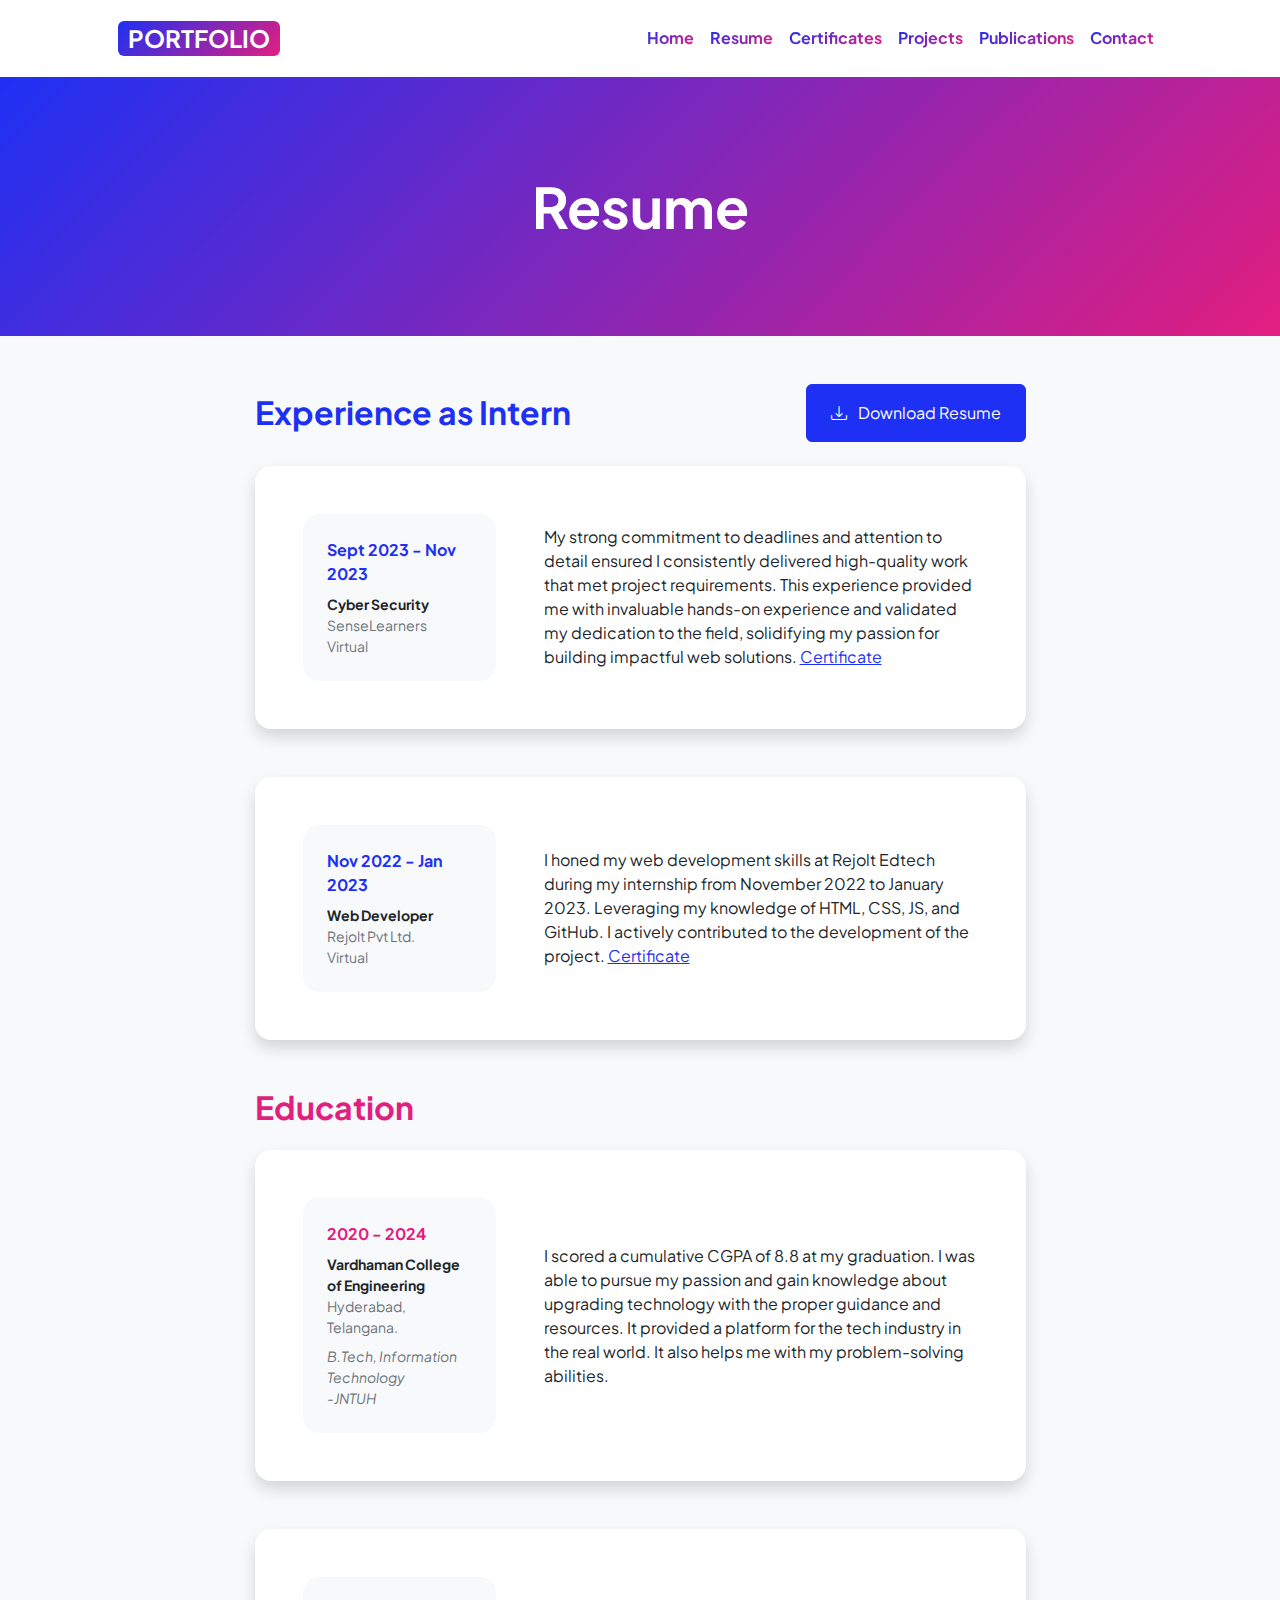
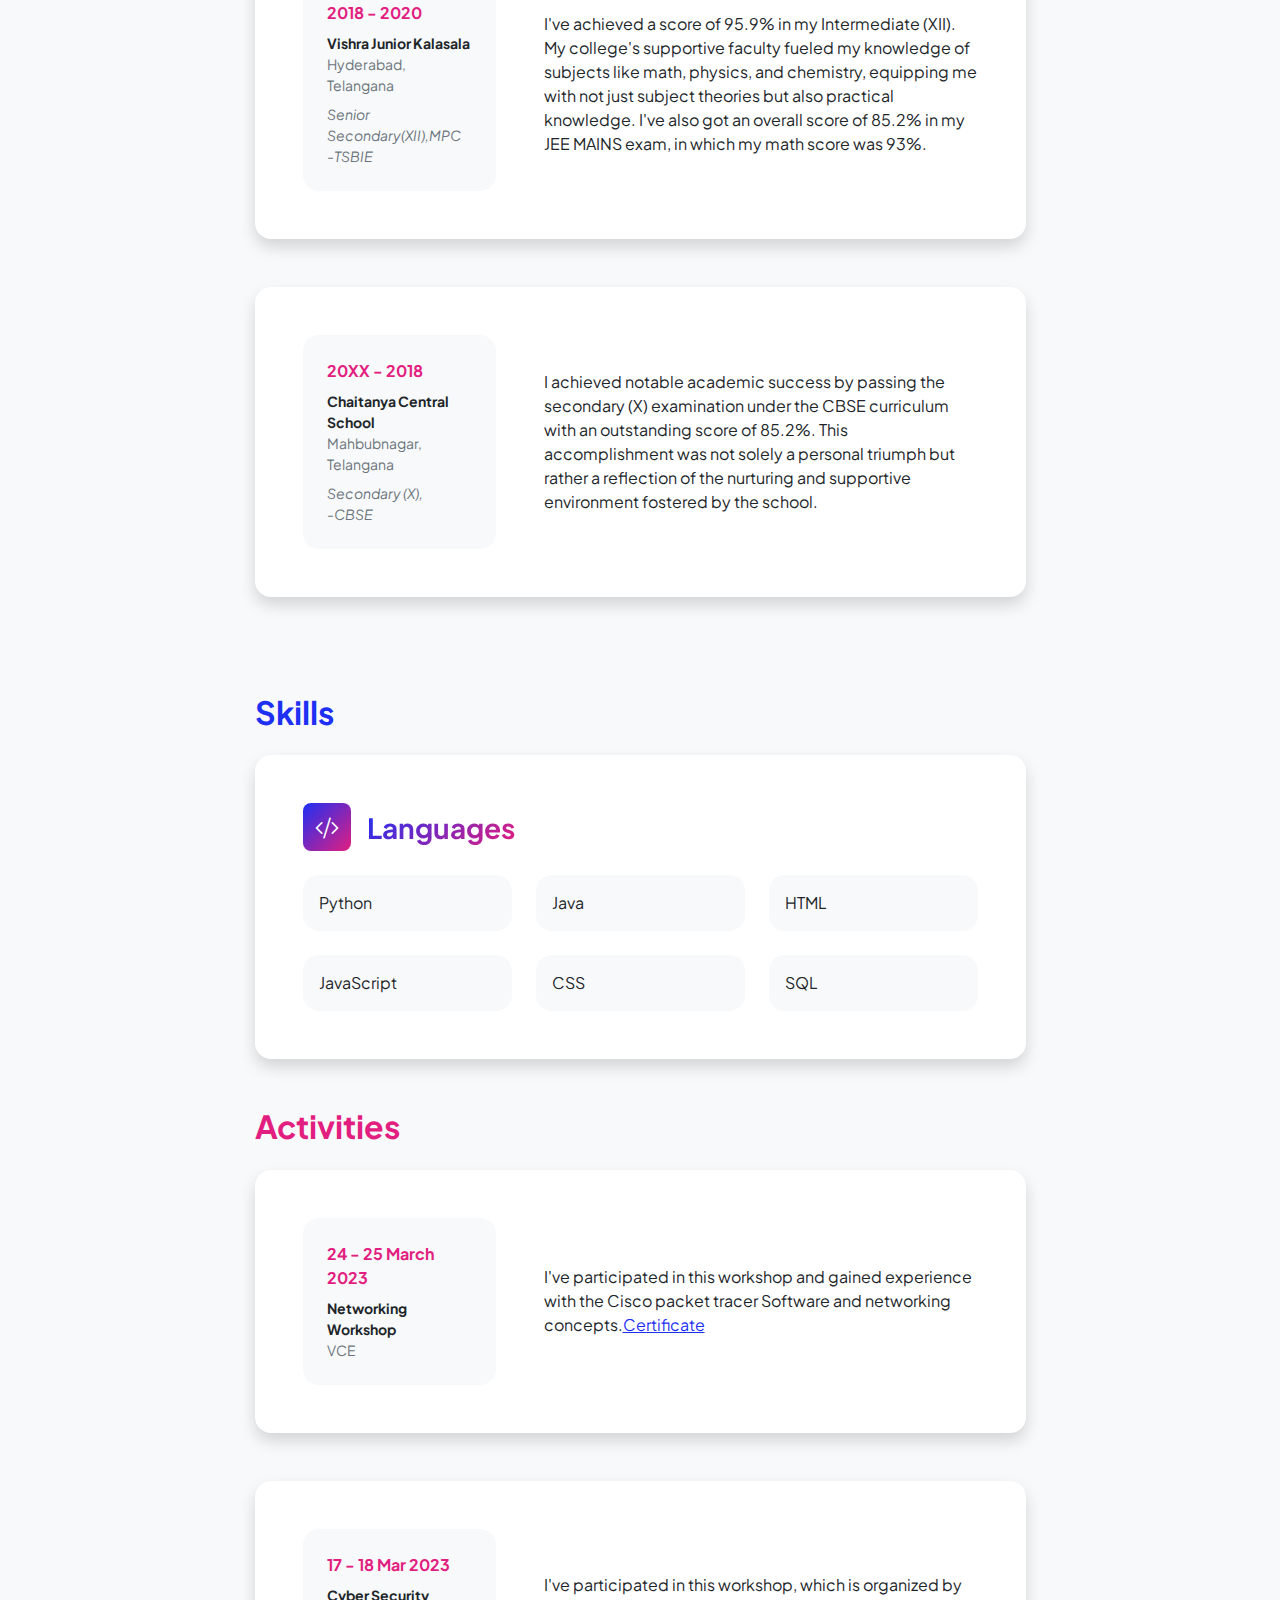
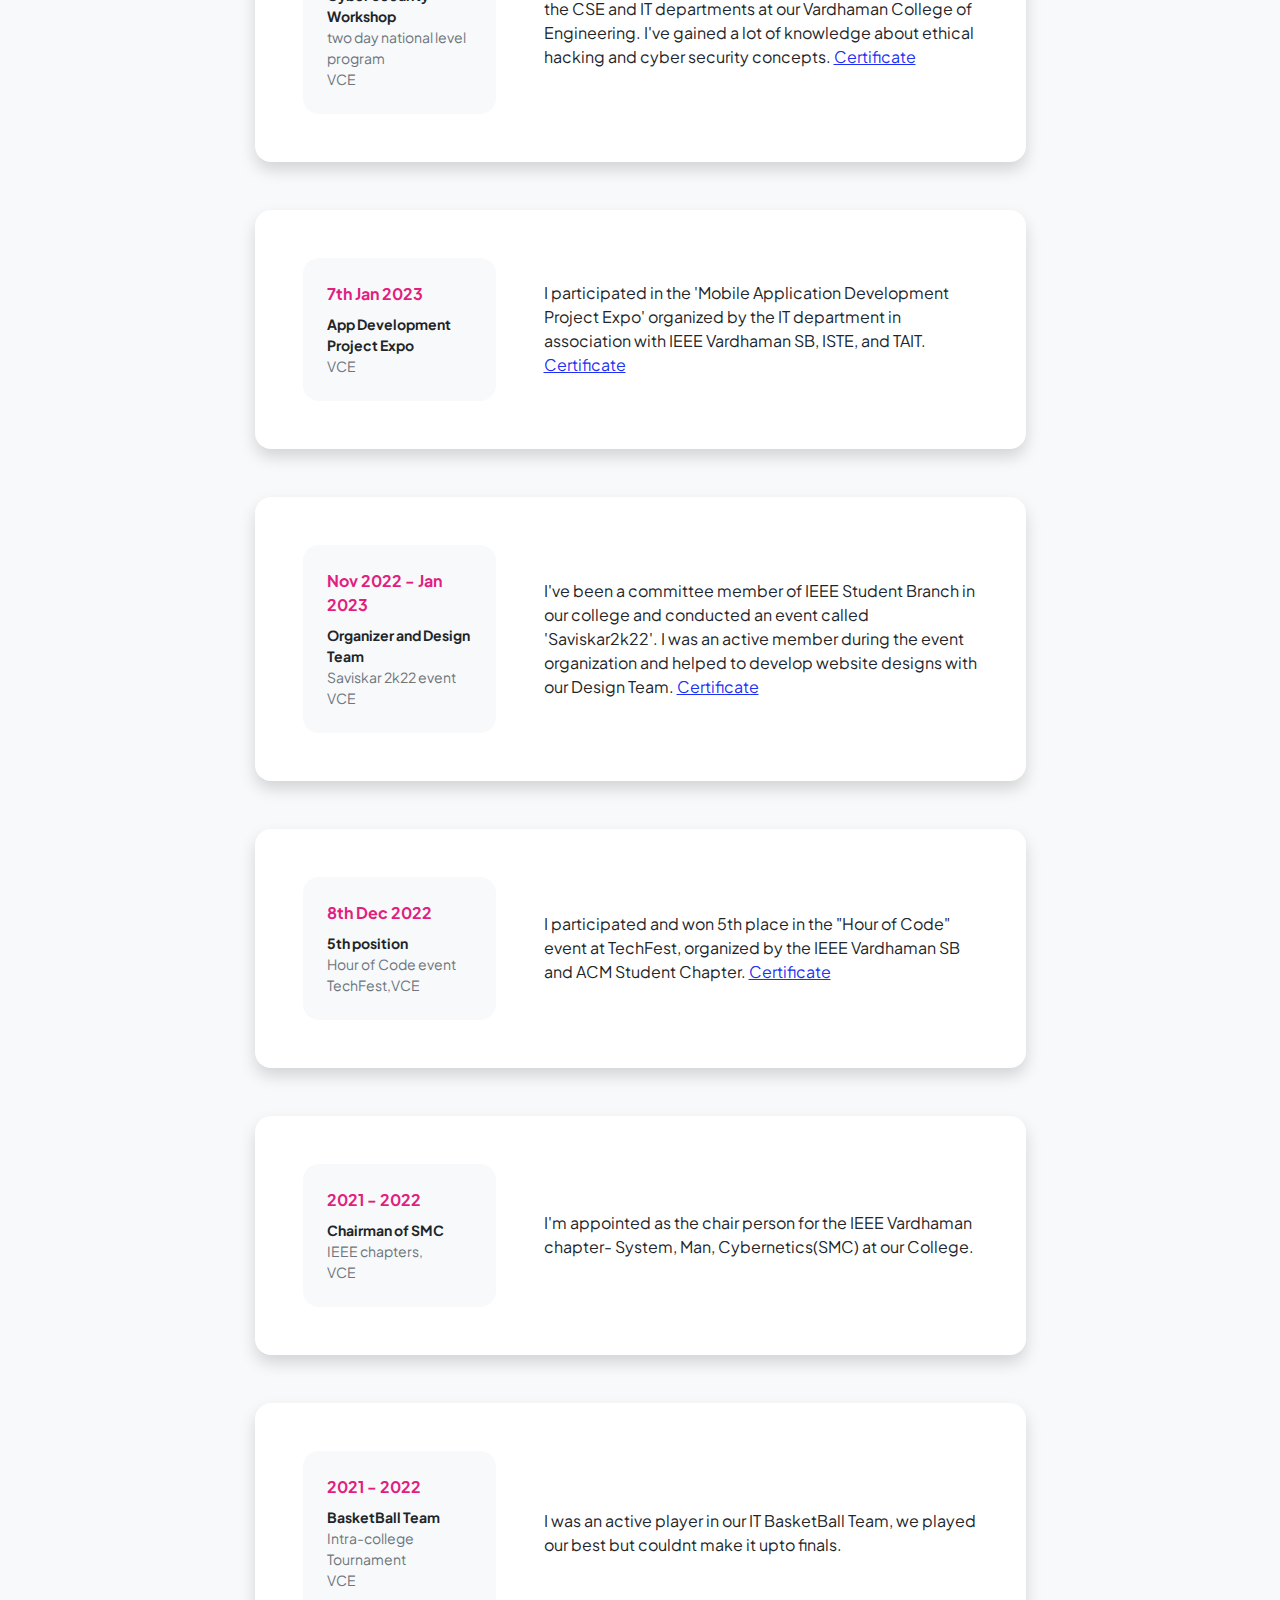
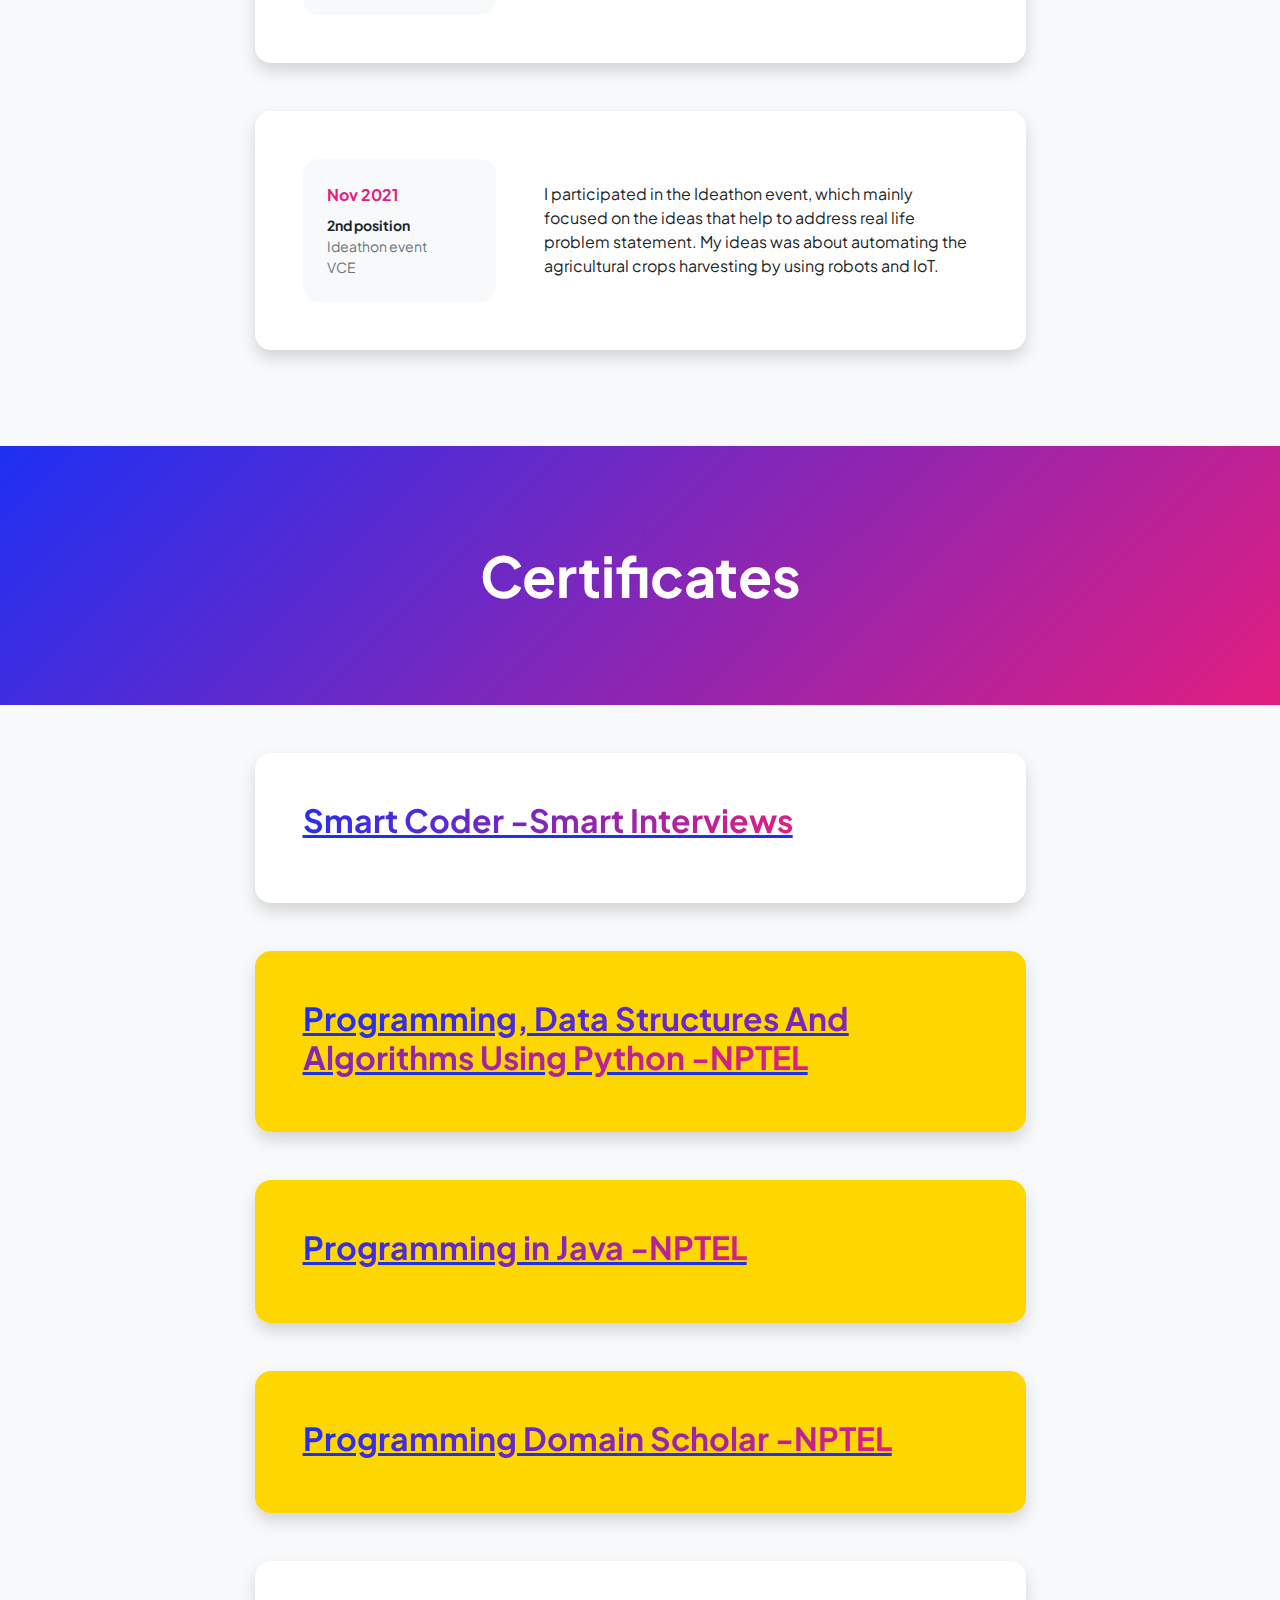
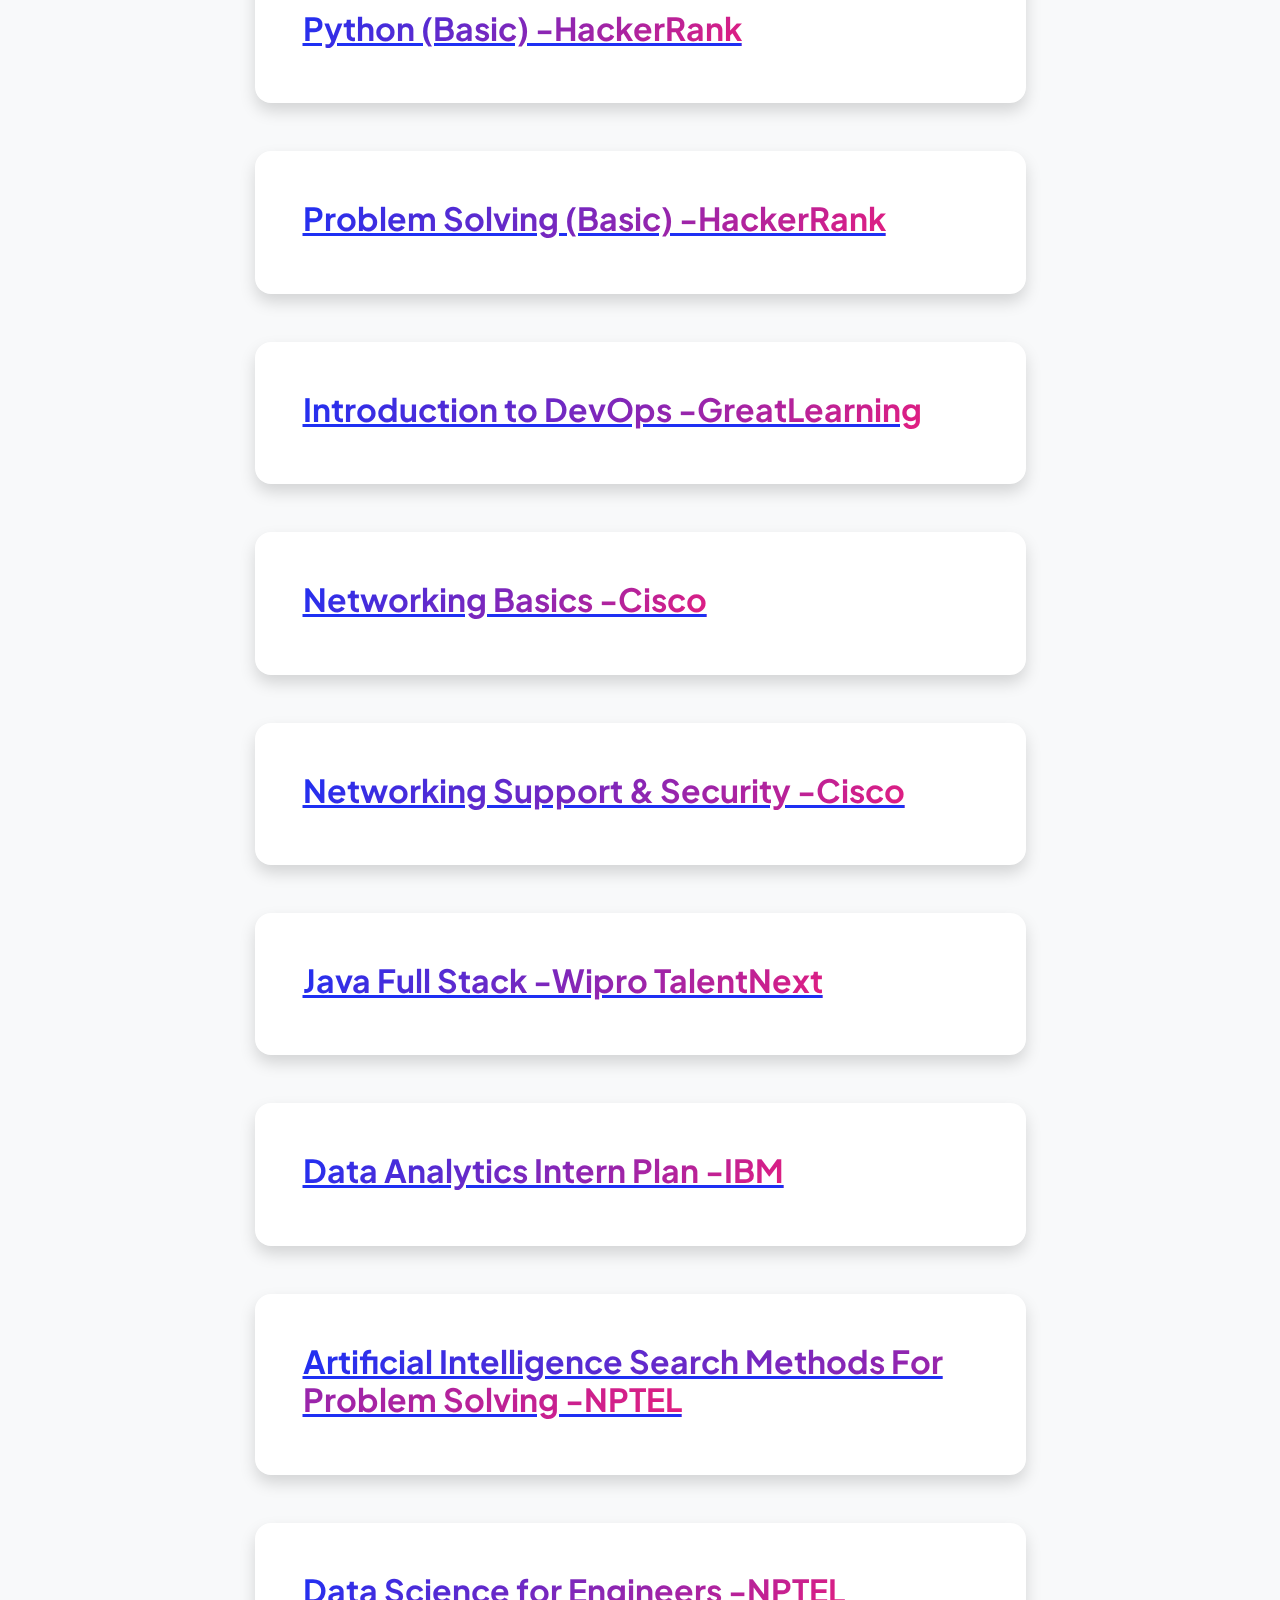
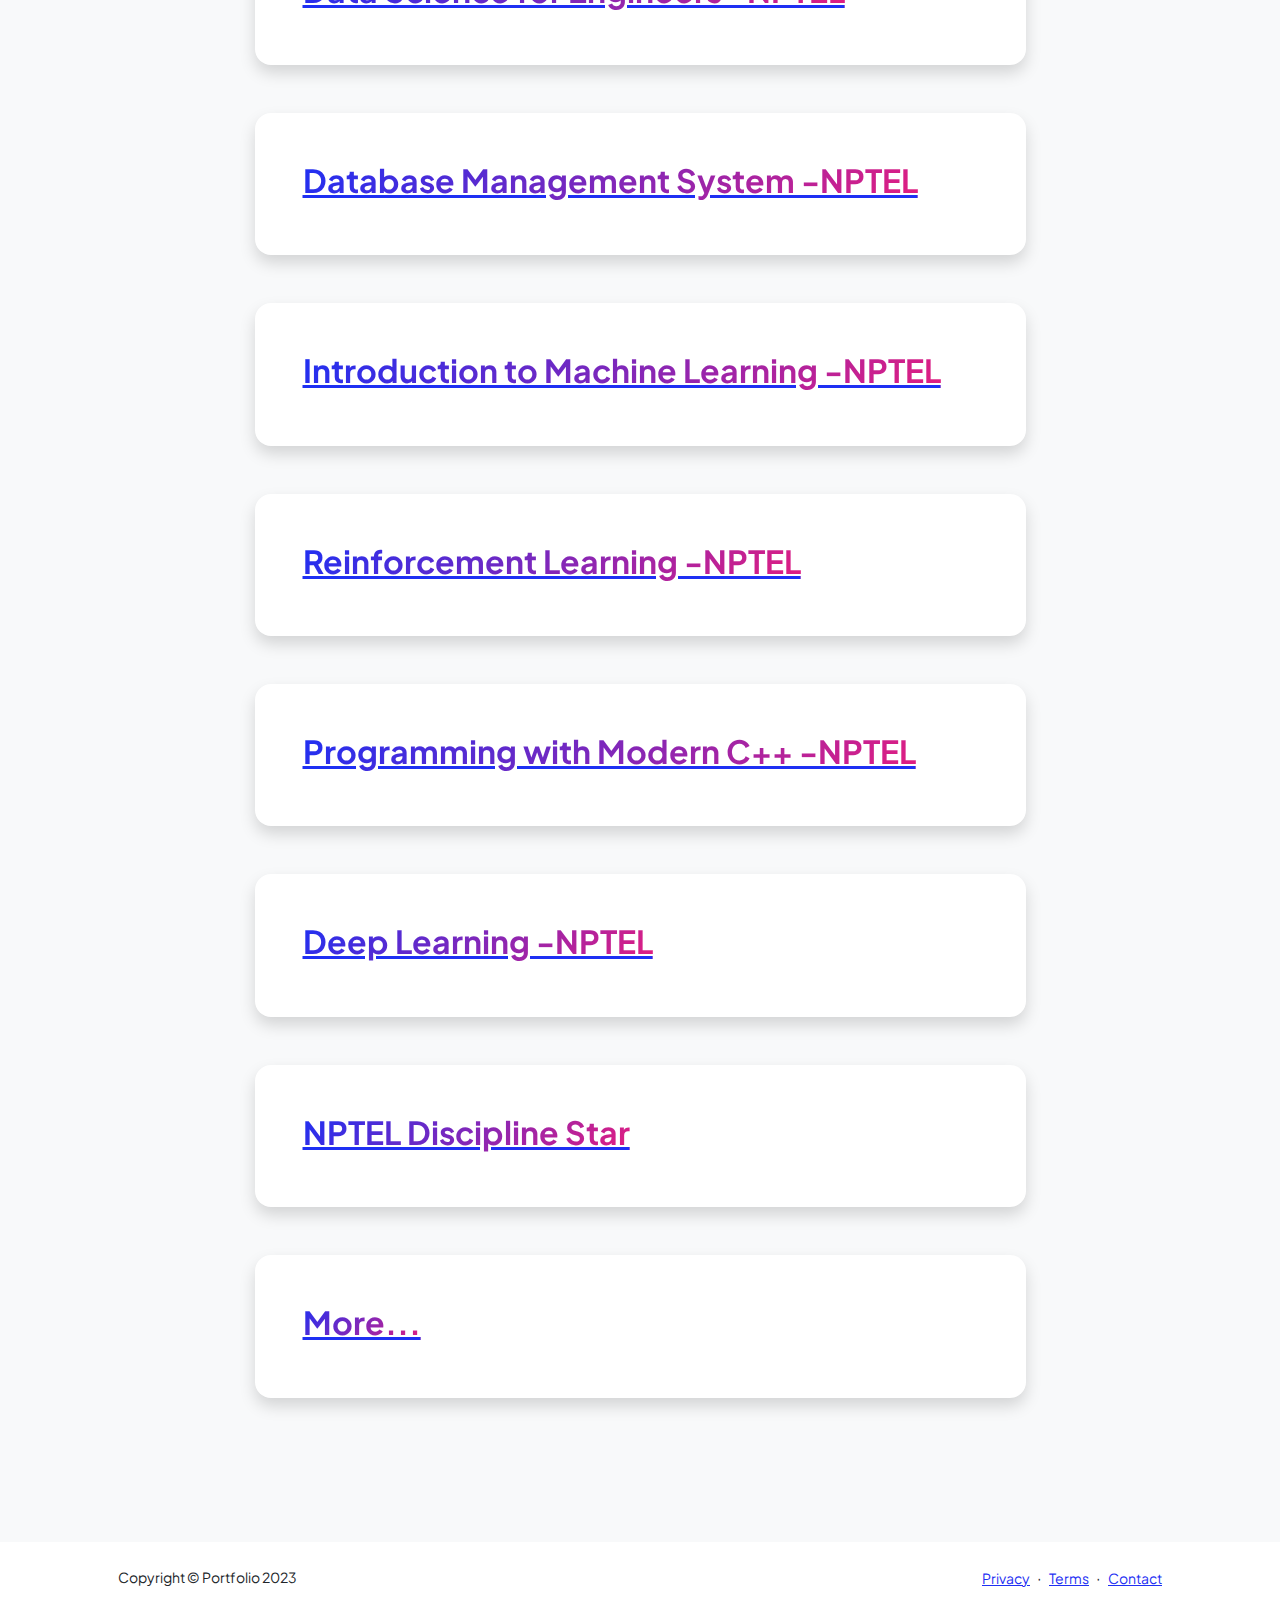
==== resume.html @ 326b160d "Add files via upload" ====
<!DOCTYPE html>
<html lang="en">

<head>
    <meta charset="utf-8" />
    <meta name="viewport" content="width=device-width, initial-scale=1, shrink-to-fit=no" />
    <meta name="description" content="" />
    <meta name="author" content="" />
    <title>Portfolio</title>
    <!-- Favicon-->
    <link rel="icon" type="image/x-icon" href="assets/favicon.ico" />
    <!-- Custom Google font-->
    <link rel="preconnect" href="https://fonts.googleapis.com" />
    <link rel="preconnect" href="https://fonts.gstatic.com" crossorigin />
    <link
        href="https://fonts.googleapis.com/css2?family=Plus+Jakarta+Sans:wght@100;200;300;400;500;600;700;800;900&amp;display=swap"
        rel="stylesheet" />
    <!-- Bootstrap icons-->
    <link href="https://cdn.jsdelivr.net/npm/bootstrap-icons@1.8.1/font/bootstrap-icons.css" rel="stylesheet" />
    <!-- Core theme CSS (includes Bootstrap)-->
    <link href="css/styles.css" rel="stylesheet" />
</head>

<body class="d-flex flex-column h-100 bg-light">
    <main class="flex-shrink-0">
        <!-- Navigation-->
        <nav class="navbar navbar-expand-lg navbar-light bg-white py-3">
            <div class="container px-5">
                <a class="navbar-brand" href="index.html">
                    <div class="badge bg-gradient-primary-to-secondary text-white mb-0">
                        <div class="text-uppercase" style="font-size:x-large;">Portfolio</div>
                    </div>
                </a>
                <button class="navbar-toggler" type="button" data-bs-toggle="collapse"
                    data-bs-target="#navbarSupportedContent" aria-controls="navbarSupportedContent"
                    aria-expanded="false" aria-label="Toggle navigation"><span
                        class="navbar-toggler-icon"></span></button>
                <div class="collapse navbar-collapse" id="navbarSupportedContent">
                    <ul class="navbar-nav ms-auto mb-2 mb-lg-0 small fw-bolder" style="font-size: medium;">
                        <li class="nav-item"><a class="nav-link" href="index.html"><span
                                    class="text-gradient d-inline">Home</span></a></li>
                        <li class="nav-item"><a class="nav-link" href="resume.html"><span
                                    class="text-gradient d-inline">Resume</span></a></a></li>
                        <li class="nav-item"><a class="nav-link" href="resume.html#Certificates"><span
                                    class="text-gradient d-inline">Certificates</span></a></a></li>
                        <li class="nav-item"><a class="nav-link" href="projects.html"><span
                                    class="text-gradient d-inline">Projects</span></a></a></li>
                        <li class="nav-item"><a class="nav-link" href="projects.html#Publications"><span
                                    class="text-gradient d-inline">Publications</span></a></a></li>
                        <li class="nav-item"><a class="nav-link" href="index.html#contact"><span
                                    class="text-gradient d-inline">Contact</span></a></a></li>
                    </ul>
                </div>
            </div>
        </nav>
        <!-- Page Content-->
        <section class="py-5 bg-gradient-primary-to-secondary text-white">
            <div class="container px-5 my-5">
                <div class="text-center">
                    <h2 class="display-4 fw-bolder mb-4">Resume</h2>
                </div>
            </div>
        </section>
        <div class="container px-5 my-5">
            <div class="row gx-5 justify-content-center">
                <div class="col-lg-11 col-xl-9 col-xxl-8">
                    <!-- Experience Section-->
                    <section>
                        <div class="d-flex align-items-center justify-content-between mb-4">
                            <h2 class="text-primary fw-bolder mb-0">Experience as Intern</h2>
                            <!-- Download resume button-->
                            <!-- Note: Set the link href target to a PDF file within your project-->
                            <a class="btn btn-primary px-4 py-3" target="_blank"
                                href="https://drive.google.com/file/d/1g_DzZIwsQdyPzqCXB8qdvpdCl9ByDxnD/view?usp=sharing">
                                <div class="d-inline-block bi bi-download me-2"></div>
                                Download Resume
                            </a>
                        </div>
                        <!-- Experience Card 1-->
                        <div class="card shadow border-0 rounded-4 mb-5">
                            <div class="card-body p-5">
                                <div class="row align-items-center gx-5">
                                    <div class="col text-center text-lg-start mb-4 mb-lg-0">
                                        <div class="bg-light p-4 rounded-4">
                                            <div class="text-primary fw-bolder mb-2">Sept 2023 - Nov 2023</div>
                                            <div class="small fw-bolder">Cyber Security</div>
                                            <div class="small text-muted">SenseLearners</div>
                                            <div class="small text-muted">Virtual</div>
                                        </div>
                                    </div>
                                    <div class="col-lg-8">
                                        <div>My strong commitment to deadlines and attention to detail
                                            ensured I consistently delivered high-quality work that met project
                                            requirements. This experience provided me with invaluable hands-on
                                            experience and validated my dedication to the field, solidifying my passion
                                            for building impactful web solutions. <a target="_blank"
                                                href="https://drive.google.com/file/d/1jQdnxxESDz7OUkTJk9peJW8FFjFPKVPc/view?usp=drive_link">Certificate</a>
                                        </div>
                                    </div>
                                </div>
                            </div>
                        </div>
                        <!-- Experience Card 2-->
                        <div class="card shadow border-0 rounded-4 mb-5">
                            <div class="card-body p-5">
                                <div class="row align-items-center gx-5">
                                    <div class="col text-center text-lg-start mb-4 mb-lg-0">
                                        <div class="bg-light p-4 rounded-4">
                                            <div class="text-primary fw-bolder mb-2">Nov 2022 - Jan 2023</div>
                                            <div class="small fw-bolder">Web Developer</div>
                                            <div class="small text-muted">Rejolt Pvt Ltd.</div>
                                            <div class="small text-muted">Virtual</div>
                                        </div>
                                    </div>
                                    <div class="col-lg-8">
                                        <div>I honed my web development skills at
                                            Rejolt Edtech during my internship from November 2022 to January 2023.
                                            Leveraging my knowledge of HTML, CSS, JS, and GitHub. I actively contributed
                                            to the development of the project. <a target="_blank"
                                                href="https://drive.google.com/file/d/15L1i46Jn8OhnnG2DIbp_DvWlKm7hVkAY/view?usp=drive_link">Certificate</a>
                                        </div>
                                    </div>
                                </div>
                            </div>
                        </div>
                    </section>
                    <!-- Education Section-->
                    <section>
                        <h2 class="text-secondary fw-bolder mb-4">Education</h2>
                        <!-- Education Card 1-->
                        <div class="card shadow border-0 rounded-4 mb-5">
                            <div class="card-body p-5">
                                <div class="row align-items-center gx-5">
                                    <div class="col text-center text-lg-start mb-4 mb-lg-0">
                                        <div class="bg-light p-4 rounded-4">
                                            <div class="text-secondary fw-bolder mb-2">2020 - 2024</div>
                                            <div class="mb-2">
                                                <div class="small fw-bolder">Vardhaman College of Engineering</div>
                                                <div class="small text-muted">Hyderabad, Telangana.</div>
                                            </div>
                                            <div class="fst-italic">
                                                <div class="small text-muted">B.Tech, Information Technology</div>
                                                <div class="small text-muted">-JNTUH</div>
                                            </div>
                                        </div>
                                    </div>
                                    <div class="col-lg-8">
                                        <div>I scored a cumulative CGPA of 8.8 at my graduation. I was able to pursue my
                                            passion and gain knowledge about upgrading technology with the proper
                                            guidance and resources. It provided a platform for the tech industry in the
                                            real world. It also helps me with my problem-solving abilities.</div>
                                    </div>
                                </div>
                            </div>
                        </div>
                        <!-- Education Card 2-->
                        <div class="card shadow border-0 rounded-4 mb-5">
                            <div class="card-body p-5">
                                <div class="row align-items-center gx-5">
                                    <div class="col text-center text-lg-start mb-4 mb-lg-0">
                                        <div class="bg-light p-4 rounded-4">
                                            <div class="text-secondary fw-bolder mb-2">2018 - 2020</div>
                                            <div class="mb-2">
                                                <div class="small fw-bolder">Vishra Junior Kalasala</div>
                                                <div class="small text-muted">Hyderabad, Telangana</div>
                                            </div>
                                            <div class="fst-italic">
                                                <div class="small text-muted">Senior Secondary(XII),MPC</div>
                                                <div class="small text-muted">-TSBIE</div>
                                            </div>
                                        </div>
                                    </div>
                                    <div class="col-lg-8">
                                        <div>I've achieved a score of 95.9% in my Intermediate (XII). My college's
                                            supportive faculty fueled my knowledge of subjects like math, physics, and
                                            chemistry, equipping me with not just subject theories but also practical
                                            knowledge. I've also got an overall score of 85.2% in my JEE MAINS exam, in
                                            which my math score was 93%.</div>
                                    </div>
                                </div>
                            </div>
                        </div>
                        <!--Education Card 3-->
                        <div class="card shadow border-0 rounded-4 mb-5">
                            <div class="card-body p-5">
                                <div class="row align-items-center gx-5">
                                    <div class="col text-center text-lg-start mb-4 mb-lg-0">
                                        <div class="bg-light p-4 rounded-4">
                                            <div class="text-secondary fw-bolder mb-2">20XX - 2018</div>
                                            <div class="mb-2">
                                                <div class="small fw-bolder">Chaitanya Central School</div>
                                                <div class="small text-muted">Mahbubnagar, Telangana</div>
                                            </div>
                                            <div class="fst-italic">
                                                <div class="small text-muted">Secondary (X),</div>
                                                <div class="small text-muted">-CBSE</div>
                                            </div>
                                        </div>
                                    </div>
                                    <div class="col-lg-8">
                                        <div>I achieved notable academic success by passing the secondary (X)
                                            examination under the CBSE curriculum with an outstanding score of 85.2%.
                                            This accomplishment was not solely a personal triumph but rather a
                                            reflection of the nurturing and supportive environment fostered by the
                                            school.</div>
                                    </div>
                                </div>
                            </div>
                        </div>
                    </section>
                    <!-- Divider-->
                    <div class="pb-5">

                    </div>
                    <!-- Skills Section-->
                    <section>
                        <!-- Skillset Card-->
                        <h2 class="text-primary fw-bolder mb-4">Skills</h2>
                        <div class="card shadow border-0 rounded-4 mb-5">
                            <div class="card-body p-5">
                                <!-- Professional skills list
                                <div class="mb-5">
                                    <div class="d-flex align-items-center mb-4">
                                        <div
                                            class="feature bg-primary bg-gradient-primary-to-secondary text-white rounded-3 me-3">
                                            <i class="bi bi-tools"></i>
                                        </div>
                                        <h3 class="fw-bolder mb-0"><span class="text-gradient d-inline">Professional
                                                Skills</span></h3>
                                    </div>
                                    <div class="row row-cols-1 row-cols-md-3 mb-4">
                                        <div class="col mb-4 mb-md-0">
                                            <div class="d-flex align-items-center bg-light rounded-4 p-3 h-100">SEO/SEM
                                                Marketing</div>
                                        </div>
                                        <div class="col mb-4 mb-md-0">
                                            <div class="d-flex align-items-center bg-light rounded-4 p-3 h-100">
                                                Statistical Analysis</div>
                                        </div>
                                        <div class="col">
                                            <div class="d-flex align-items-center bg-light rounded-4 p-3 h-100">Web
                                                Development</div>
                                        </div>
                                    </div>
                                    <div class="row row-cols-1 row-cols-md-3">
                                        <div class="col mb-4 mb-md-0">
                                            <div class="d-flex align-items-center bg-light rounded-4 p-3 h-100">Network
                                                Security</div>
                                        </div>
                                        <div class="col mb-4 mb-md-0">
                                            <div class="d-flex align-items-center bg-light rounded-4 p-3 h-100">Adobe
                                                Software Suite</div>
                                        </div>
                                        <div class="col">
                                            <div class="d-flex align-items-center bg-light rounded-4 p-3 h-100">User
                                                Interface Design</div>
                                        </div>
                                    </div>
                                </div>
                                <!-- Languages list-->
                                <div class="mb-0">
                                    <div class="d-flex align-items-center mb-4">
                                        <div
                                            class="feature bg-primary bg-gradient-primary-to-secondary text-white rounded-3 me-3">
                                            <i class="bi bi-code-slash"></i>
                                        </div>
                                        <h3 class="fw-bolder mb-0"><span class="text-gradient d-inline">Languages</span>
                                        </h3>
                                    </div>
                                    <div class="row row-cols-1 row-cols-md-3 mb-4">
                                        <div class="col mb-4 mb-md-0">
                                            <div class="d-flex align-items-center bg-light rounded-4 p-3 h-100">Python
                                            </div>
                                        </div>
                                        <div class="col mb-4 mb-md-0">
                                            <div class="d-flex align-items-center bg-light rounded-4 p-3 h-100">Java
                                            </div>
                                        </div>
                                        <div class="col">
                                            <div class="d-flex align-items-center bg-light rounded-4 p-3 h-100">
                                                HTML</div>
                                        </div>
                                    </div>
                                    <div class="row row-cols-1 row-cols-md-3">
                                        <div class="col mb-4 mb-md-0">
                                            <div class="d-flex align-items-center bg-light rounded-4 p-3 h-100">
                                                JavaScript
                                            </div>
                                        </div>
                                        <div class="col mb-4 mb-md-0">
                                            <div class="d-flex align-items-center bg-light rounded-4 p-3 h-100">CSS
                                            </div>
                                        </div>
                                        <div class="col">
                                            <div class="d-flex align-items-center bg-light rounded-4 p-3 h-100">SQL
                                            </div>
                                        </div>
                                    </div>
                                </div>
                            </div>
                        </div>
                    </section>
                    <!-- responsibility Section-->
                    <section>
                        <div class="d-flex align-items-center justify-content-between mb-4">
                            <h2 class="text-secondary fw-bolder mb-0">Activities</h2>
                            <!-- Download resume button-->
                            <!-- Note: Set the link href target to a PDF file within your project-->
                        </div>
                        <!--card -8-->
                        <div class="card shadow border-0 rounded-4 mb-5">
                            <div class="card-body p-5">
                                <div class="row align-items-center gx-5">
                                    <div class="col text-center text-lg-start mb-4 mb-lg-0">
                                        <div class="bg-light p-4 rounded-4">
                                            <div class="text-secondary fw-bolder mb-2">24 - 25 March 2023</div>
                                            <div class="small fw-bolder">Networking Workshop</div>

                                            <div class="small text-muted">VCE</div>
                                        </div>
                                    </div>
                                    <div class="col-lg-8">
                                        <div>I've participated in this workshop and gained experience with the
                                            Cisco packet tracer Software and networking concepts.<a target="_blank"
                                                href="https://drive.google.com/file/d/1eNOcJTc5bBDlr93OSX6JlhVjYUK2Q1Mb/view?usp=drive_link">Certificate</a>
                                        </div>
                                    </div>
                                </div>
                            </div>
                        </div>

                        <!--card -7-->
                        <div class="card shadow border-0 rounded-4 mb-5">
                            <div class="card-body p-5">
                                <div class="row align-items-center gx-5">
                                    <div class="col text-center text-lg-start mb-4 mb-lg-0">
                                        <div class="bg-light p-4 rounded-4">
                                            <div class="text-secondary fw-bolder mb-2">17 - 18 Mar 2023</div>
                                            <div class="small fw-bolder">Cyber Security Workshop</div>
                                            <div class="small text-muted">two day national level program</div>
                                            <div class="small text-muted">VCE</div>
                                        </div>
                                    </div>
                                    <div class="col-lg-8">
                                        <div> I've participated in this workshop, which is organized by the CSE and IT
                                            departments at our Vardhaman College of Engineering. I've gained a lot of
                                            knowledge about ethical hacking and cyber security concepts. <a
                                                target="_blank"
                                                href="https://drive.google.com/file/d/1eKpHMY-hyPf_tdDlQJcEVXhWM1pNUh2z/view?usp=drive_link">Certificate</a>
                                        </div>
                                    </div>
                                </div>
                            </div>
                        </div>
                        <!--card -6-->
                        <div class="card shadow border-0 rounded-4 mb-5">
                            <div class="card-body p-5">
                                <div class="row align-items-center gx-5">
                                    <div class="col text-center text-lg-start mb-4 mb-lg-0">
                                        <div class="bg-light p-4 rounded-4">
                                            <div class="text-secondary fw-bolder mb-2">7th Jan 2023</div>
                                            <div class="small fw-bolder">App Development Project Expo</div>

                                            <div class="small text-muted">VCE</div>
                                        </div>
                                    </div>
                                    <div class="col-lg-8">
                                        <div>I participated in the 'Mobile Application Development Project Expo'
                                            organized by the IT department in association with IEEE Vardhaman SB, ISTE,
                                            and TAIT. <a target="_blank"
                                                href="https://drive.google.com/file/d/1dxfKhcxyV-MFQeN_2dS__5Sp1mE1ntzk/view?usp=drive_link">Certificate</a>
                                        </div>
                                    </div>
                                </div>
                            </div>
                        </div>
                        <!-- Experience Card -5-->
                        <div class="card shadow border-0 rounded-4 mb-5">
                            <div class="card-body p-5">
                                <div class="row align-items-center gx-5">
                                    <div class="col text-center text-lg-start mb-4 mb-lg-0">
                                        <div class="bg-light p-4 rounded-4">
                                            <div class="text-secondary fw-bolder mb-2">Nov 2022 - Jan 2023</div>
                                            <div class="small fw-bolder">Organizer and Design Team</div>
                                            <div class="small text-muted">Saviskar 2k22 event</div>
                                            <div class="small text-muted">VCE</div>
                                        </div>
                                    </div>
                                    <div class="col-lg-8">
                                        <div>I've been a committee member of IEEE Student Branch in our college and
                                            conducted an event called 'Saviskar2k22'. I was an active member during the
                                            event organization and helped to develop website designs with our Design
                                            Team.
                                            <a target="_blank"
                                                href="https://drive.google.com/file/d/1dre8n21BrrUeRXh-ktdhMk4Wj9j5fwWI/view?usp=drive_link">Certificate</a>
                                        </div>
                                    </div>
                                </div>
                            </div>
                        </div>
                        <!--card -4-->
                        <div class="card shadow border-0 rounded-4 mb-5">
                            <div class="card-body p-5">
                                <div class="row align-items-center gx-5">
                                    <div class="col text-center text-lg-start mb-4 mb-lg-0">
                                        <div class="bg-light p-4 rounded-4">
                                            <div class="text-secondary fw-bolder mb-2">8th Dec 2022</div>
                                            <div class="small fw-bolder">5th position</div>
                                            <div class="small text-muted">Hour of Code event</div>
                                            <div class="small text-muted">TechFest,VCE</div>
                                        </div>
                                    </div>
                                    <div class="col-lg-8">
                                        <div>I participated and won 5th place in the "Hour of Code" event at TechFest,
                                            organized by the IEEE Vardhaman SB and ACM Student Chapter. <a
                                                target="_blank"
                                                href="https://drive.google.com/file/d/1eOFQ5z6h7NdCcbl_WRi9qD46Kb-WzMQR/view?usp=drive_link">Certificate</a>
                                        </div>
                                    </div>
                                </div>
                            </div>
                        </div>

                        <!-- Experience Card -3-->
                        <div class="card shadow border-0 rounded-4 mb-5">
                            <div class="card-body p-5">
                                <div class="row align-items-center gx-5">
                                    <div class="col text-center text-lg-start mb-4 mb-lg-0">
                                        <div class="bg-light p-4 rounded-4">
                                            <div class="text-secondary fw-bolder mb-2">2021 - 2022</div>
                                            <div class="small fw-bolder">Chairman of SMC</div>
                                            <div class="small text-muted">IEEE chapters,</div>
                                            <div class="small text-muted">VCE</div>
                                        </div>
                                    </div>
                                    <div class="col-lg-8">
                                        <div>I'm appointed as the chair person for the IEEE Vardhaman chapter- System,
                                            Man,
                                            Cybernetics(SMC) at our College.</div>
                                    </div>
                                </div>
                            </div>
                        </div>

                        <!--card -2-->
                        <div class="card shadow border-0 rounded-4 mb-5">
                            <div class="card-body p-5">
                                <div class="row align-items-center gx-5">
                                    <div class="col text-center text-lg-start mb-4 mb-lg-0">
                                        <div class="bg-light p-4 rounded-4">
                                            <div class="text-secondary fw-bolder mb-2">2021 - 2022</div>
                                            <div class="small fw-bolder">BasketBall Team</div>
                                            <div class="small text-muted">Intra-college Tournament</div>
                                            <div class="small text-muted">VCE</div>
                                        </div>
                                    </div>
                                    <div class="col-lg-8">
                                        <div>I was an active player in our IT BasketBall Team, we played our best but
                                            couldnt make it upto finals.
                                        </div>
                                    </div>
                                </div>
                            </div>
                        </div>

                        <!--card -1-->
                        <div class="card shadow border-0 rounded-4 mb-5">
                            <div class="card-body p-5">
                                <div class="row align-items-center gx-5">
                                    <div class="col text-center text-lg-start mb-4 mb-lg-0">
                                        <div class="bg-light p-4 rounded-4">
                                            <div class="text-secondary fw-bolder mb-2">Nov 2021</div>
                                            <div class="small fw-bolder">2nd position</div>
                                            <div class="small text-muted">Ideathon event</div>
                                            <div class="small text-muted">VCE</div>
                                        </div>
                                    </div>
                                    <div class="col-lg-8">
                                        <div>I participated in the Ideathon event, which mainly focused on the ideas
                                            that
                                            help to address real life problem statement. My ideas was about automating
                                            the agricultural crops harvesting by using robots and IoT.
                                        </div>
                                    </div>
                                </div>
                            </div>
                        </div>


                    </section>

                </div>
            </div>
        </div>
        <section id="Certificates" class="py-5 bg-gradient-primary-to-secondary text-white">
            <div class="container px-5 my-5">
                <div class="text-center">
                    <h2 class="display-4 fw-bolder mb-4">Certificates</h2>
                </div>
            </div>
        </section>
        <section class="py-5">
            <div class="container px-5 mb-5">
                <div class="row gx-5 justify-content-center">
                    <div class="col-lg-11 col-xl-9 col-xxl-8">
                        <!-- Project Card 1-->
                        <div class="card overflow-hidden shadow rounded-4 border-0 mb-5">
                            <div class="card-body p-0">
                                <div class="d-flex align-items-center">
                                    <div class="p-5">

                                        <a target="_blank" href="https://smartinterviews.in/certificate/1ac6bb40">
                                            <h2 class="fw-bolder"><span class="text-gradient d-inline">Smart Coder
                                                    -Smart
                                                    Interviews</span></h2>
                                        </a>
                                        <p></p>
                                    </div>
                                </div>
                            </div>
                        </div>
                        <!-- Project Card 2-->
                        <div class="card overflow-hidden shadow rounded-4 border-0 mb-5">
                            <div class="card-body p-0">
                                <div class="d-flex align-items-center" style="background-color: gold;">
                                    <div class="p-5">
                                        <a target="_blank"
                                            href="https://drive.google.com/file/d/11tkvqiULkqyVQ6F5bYq-N6DffOz0mV-i/view?usp=drive_link">
                                            <h2 class="fw-bolder"><span class="text-gradient d-inline">Programming, Data
                                                    Structures And Algorithms Using Python -NPTEL</span></h2>
                                        </a>


                                    </div>

                                </div>
                            </div>
                        </div>
                        <!-- Project Card 2-->
                        <div class="card overflow-hidden shadow rounded-4 border-0 mb-5">
                            <div class="card-body p-0">
                                <div class="d-flex align-items-center" style="background-color: gold;">
                                    <div class="p-5">
                                        <a target="_blank"
                                            href="https://drive.google.com/file/d/1teegZaFNSK1OGBaskL2FqA9C8sMzGZSY/view?usp=drive_link">
                                            <h2 class="fw-bolder"><span class="text-gradient d-inline">Programming in
                                                    Java -NPTEL</span></h2>
                                        </a>


                                    </div>

                                </div>
                            </div>
                        </div>
                        <!-- Project Card 2-->
                        <div class="card overflow-hidden shadow rounded-4 border-0 mb-5">
                            <div class="card-body p-0">
                                <div class="d-flex align-items-center" style="background-color: gold;">
                                    <div class="p-5">
                                        <a target="_blank"
                                            href="https://drive.google.com/file/d/1D2tmHeK8qgXWyRpXZAReSCFJHQ-Wvxk7/view?usp=drive_link">
                                            <h2 class="fw-bolder"><span class="text-gradient d-inline">Programming
                                                    Domain Scholar -NPTEL</span></h2>
                                        </a>


                                    </div>

                                </div>
                            </div>
                        </div>
                        <!-- Project Card 2-->
                        <div class="card overflow-hidden shadow rounded-4 border-0 mb-5">
                            <div class="card-body p-0">
                                <div class="d-flex align-items-center">
                                    <div class="p-5">

                                        <a target="_blank" href="https://www.hackerrank.com/certificates/10af76cb5924">
                                            <h2 class="fw-bolder"><span class="text-gradient d-inline">Python
                                                    (Basic) -HackerRank</span>
                                            </h2>
                                        </a>

                                    </div>

                                </div>
                            </div>
                        </div>
                        <!-- card 3-->
                        <div class="card overflow-hidden shadow rounded-4 border-0 mb-5">
                            <div class="card-body p-0">
                                <div class="d-flex align-items-center">
                                    <div class="p-5">
                                        <a target="_blank" href="https://www.hackerrank.com/certificates/ab479b054bdd">
                                            <h2 class="fw-bolder"><span class="text-gradient d-inline">Problem Solving
                                                    (Basic) -HackerRank</span>
                                            </h2>
                                        </a>

                                    </div>

                                </div>
                            </div>
                        </div>
                        <!-- card 3-->
                        <div class="card overflow-hidden shadow rounded-4 border-0 mb-5">
                            <div class="card-body p-0">
                                <div class="d-flex align-items-center">
                                    <div class="p-5">
                                        <a target="_blank"
                                            href="https://drive.google.com/file/d/1gg7w-tR8pWhUrBj38Qk-1xpUQulvil6i/view?usp=drive_link">
                                            <h2 class="fw-bolder"><span class="text-gradient d-inline">Introduction to
                                                    DevOps -GreatLearning</span>
                                            </h2>
                                        </a>

                                    </div>

                                </div>
                            </div>
                        </div>
                        <!-- card 3-->
                        <div class="card overflow-hidden shadow rounded-4 border-0 mb-5">
                            <div class="card-body p-0">
                                <div class="d-flex align-items-center">
                                    <div class="p-5">
                                        <a target="_blank"
                                            href="https://drive.google.com/file/d/1huG_C1FmhVBpbXW1QaV01lbOrntcupC_/view?usp=drive_link">
                                            <h2 class="fw-bolder"><span class="text-gradient d-inline">Networking Basics
                                                    -Cisco
                                                </span>
                                            </h2>
                                        </a>

                                    </div>

                                </div>
                            </div>
                        </div>
                        <!-- card 3-->
                        <div class="card overflow-hidden shadow rounded-4 border-0 mb-5">
                            <div class="card-body p-0">
                                <div class="d-flex align-items-center">
                                    <div class="p-5">
                                        <a target="_blank"
                                            href="https://drive.google.com/file/d/15-VGcKWJARMlBEc4EuKEya4HVFMP9UbV/view?usp=drive_link">
                                            <h2 class="fw-bolder"><span class="text-gradient d-inline">Networking
                                                    Support & Security
                                                    -Cisco</span>
                                            </h2>
                                        </a>

                                    </div>

                                </div>
                            </div>
                        </div>
                        <!-- card 3-->
                        <div class="card overflow-hidden shadow rounded-4 border-0 mb-5">
                            <div class="card-body p-0">
                                <div class="d-flex align-items-center">
                                    <div class="p-5">
                                        <a target="_blank"
                                            href="https://drive.google.com/file/d/1V0X11_qTYWliHWmHAbIzo25MqSR7iG0u/view?usp=drive_link">
                                            <h2 class="fw-bolder"><span class="text-gradient d-inline">Java Full Stack
                                                    -Wipro TalentNext</span>
                                            </h2>
                                        </a>

                                    </div>

                                </div>
                            </div>
                        </div>
                        <!-- card 3-->
                        <div class="card overflow-hidden shadow rounded-4 border-0 mb-5">
                            <div class="card-body p-0">
                                <div class="d-flex align-items-center">
                                    <div class="p-5">
                                        <a target="_blank"
                                            href="https://drive.google.com/file/d/15GITYmMaKrV9ZqZ4PzqrKpY_NxJbYXcx/view?usp=drive_link">
                                            <h2 class="fw-bolder"><span class="text-gradient d-inline">Data Analytics
                                                    Intern Plan
                                                    -IBM</span>
                                            </h2>
                                        </a>

                                    </div>

                                </div>
                            </div>
                        </div>
                        <!-- card 3-->
                        <div class="card overflow-hidden shadow rounded-4 border-0 mb-5">
                            <div class="card-body p-0">
                                <div class="d-flex align-items-center">
                                    <div class="p-5">
                                        <a target="_blank"
                                            href="https://drive.google.com/file/d/1RegfgUUjs_KfmezGeEN5TdJ0bKuNfA6E/view?usp=drive_link">
                                            <h2 class="fw-bolder"><span class="text-gradient d-inline">Artificial
                                                    Intelligence Search Methods For Problem Solving -NPTEL
                                                </span>
                                            </h2>
                                        </a>

                                    </div>

                                </div>
                            </div>
                        </div>
                        <!-- card 3-->
                        <div class="card overflow-hidden shadow rounded-4 border-0 mb-5">
                            <div class="card-body p-0">
                                <div class="d-flex align-items-center">
                                    <div class="p-5">
                                        <a target="_blank"
                                            href="https://drive.google.com/file/d/1hfNANsVP7dEHxJRVN1C66I2aW9mv7SFq/view?usp=drive_link">
                                            <h2 class="fw-bolder"><span class="text-gradient d-inline">Data Science for
                                                    Engineers -NPTEL
                                                </span>
                                            </h2>
                                        </a>

                                    </div>

                                </div>
                            </div>
                        </div>
                        <!-- card 3-->
                        <div class="card overflow-hidden shadow rounded-4 border-0 mb-5">
                            <div class="card-body p-0">
                                <div class="d-flex align-items-center">
                                    <div class="p-5">
                                        <a target="_blank"
                                            href="https://drive.google.com/file/d/1pnjhrBT2XJAYeyYp7JbNuklsRrMPOZGQ/view?usp=drive_link">
                                            <h2 class="fw-bolder"><span class="text-gradient d-inline">Database
                                                    Management System -NPTEL
                                                </span>
                                            </h2>
                                        </a>

                                    </div>

                                </div>
                            </div>
                        </div>
                        <!-- card 3-->
                        <div class="card overflow-hidden shadow rounded-4 border-0 mb-5">
                            <div class="card-body p-0">
                                <div class="d-flex align-items-center">
                                    <div class="p-5">
                                        <a target="_blank"
                                            href="https://drive.google.com/file/d/1mV4dPprGpVyhyCKxBdc-Erp_Hh1L89k0/view?usp=drive_link">
                                            <h2 class="fw-bolder"><span class="text-gradient d-inline">Introduction to
                                                    Machine Learning -NPTEL
                                                </span>
                                            </h2>
                                        </a>

                                    </div>

                                </div>
                            </div>
                        </div>
                        <!-- card 3-->
                        <div class="card overflow-hidden shadow rounded-4 border-0 mb-5">
                            <div class="card-body p-0">
                                <div class="d-flex align-items-center">
                                    <div class="p-5">
                                        <a target="_blank"
                                            href="https://drive.google.com/file/d/1_GfLs_a6gN-ExqrRxJ4tUzDC3iXheVFH/view?usp=drive_link">
                                            <h2 class="fw-bolder"><span class="text-gradient d-inline">Reinforcement
                                                    Learning -NPTEL
                                                </span>
                                            </h2>
                                        </a>

                                    </div>

                                </div>
                            </div>
                        </div>
                        <!-- card 3-->
                        <div class="card overflow-hidden shadow rounded-4 border-0 mb-5">
                            <div class="card-body p-0">
                                <div class="d-flex align-items-center">
                                    <div class="p-5">
                                        <a target="_blank"
                                            href="https://drive.google.com/file/d/1YV_Ysswg-UkFRya4S9kEz0I4V9dK8rTD/view?usp=drive_link">
                                            <h2 class="fw-bolder"><span class="text-gradient d-inline">Programming with
                                                    Modern
                                                    C++ -NPTEL
                                                </span>
                                            </h2>
                                        </a>

                                    </div>

                                </div>
                            </div>
                        </div>

                        <!-- card 3-->
                        <div class="card overflow-hidden shadow rounded-4 border-0 mb-5">
                            <div class="card-body p-0">
                                <div class="d-flex align-items-center">
                                    <div class="p-5">
                                        <a target="_blank"
                                            href="https://drive.google.com/file/d/1K5w-_lj6TmxQSpFV2LuIlgOWGgstUPX9/view?usp=drive_link">
                                            <h2 class="fw-bolder"><span class="text-gradient d-inline">Deep Learning
                                                    -NPTEL
                                                </span>
                                            </h2>
                                        </a>

                                    </div>

                                </div>
                            </div>
                        </div>
                        <!-- card 3-->
                        <div class="card overflow-hidden shadow rounded-4 border-0 mb-5">
                            <div class="card-body p-0">
                                <div class="d-flex align-items-center">
                                    <div class="p-5">
                                        <a target="_blank"
                                            href="https://drive.google.com/file/d/1P2yCuSMBNP2yaQ5D7YfNqPX4e9CBAtOu/view?usp=drive_link">
                                            <h2 class="fw-bolder"><span class="text-gradient d-inline">NPTEL Discipline
                                                    Star
                                                </span>
                                            </h2>
                                        </a>

                                    </div>

                                </div>
                            </div>
                        </div>

                        <!-- card 3-->
                        <div class="card overflow-hidden shadow rounded-4 border-0 mb-5">
                            <div class="card-body p-0">
                                <div class="d-flex align-items-center">
                                    <div class="p-5">
                                        <a target="_blank"
                                            href="https://drive.google.com/drive/folders/11tKIvxGLLIZR1Yd1NtqhdWNBZK9aUGwm?usp=drive_link">
                                            <h2 class="fw-bolder"><span class="text-gradient d-inline">More...</span>
                                            </h2>
                                        </a>

                                    </div>

                                </div>
                            </div>
                        </div>


                    </div>
                </div>
            </div>
        </section>

    </main>
    <!-- Footer-->
    <footer class="bg-white py-4 mt-auto">
        <div class="container px-5">
            <div class="row align-items-center justify-content-between flex-column flex-sm-row">
                <div class="col-auto">
                    <div class="small m-0">Copyright &copy; Portfolio 2023</div>
                </div>
                <div class="col-auto">
                    <a class="small" href="#!">Privacy</a>
                    <span class="mx-1">&middot;</span>
                    <a class="small" href="#!">Terms</a>
                    <span class="mx-1">&middot;</span>
                    <a class="small" href="#!">Contact</a>
                </div>
            </div>
        </div>

    </footer>

    <a href="#" class="back-to-top d-flex align-items-center justify-content-center active"><i
            class="bi bi-arrow-up-short"></i></a>
    <!-- Bootstrap core JS-->
    <script src="https://cdn.jsdelivr.net/npm/bootstrap@5.2.3/dist/js/bootstrap.bundle.min.js"></script>
    <!-- Core theme JS-->
    <script src="js/scripts.js"></script>
</body>

</html>
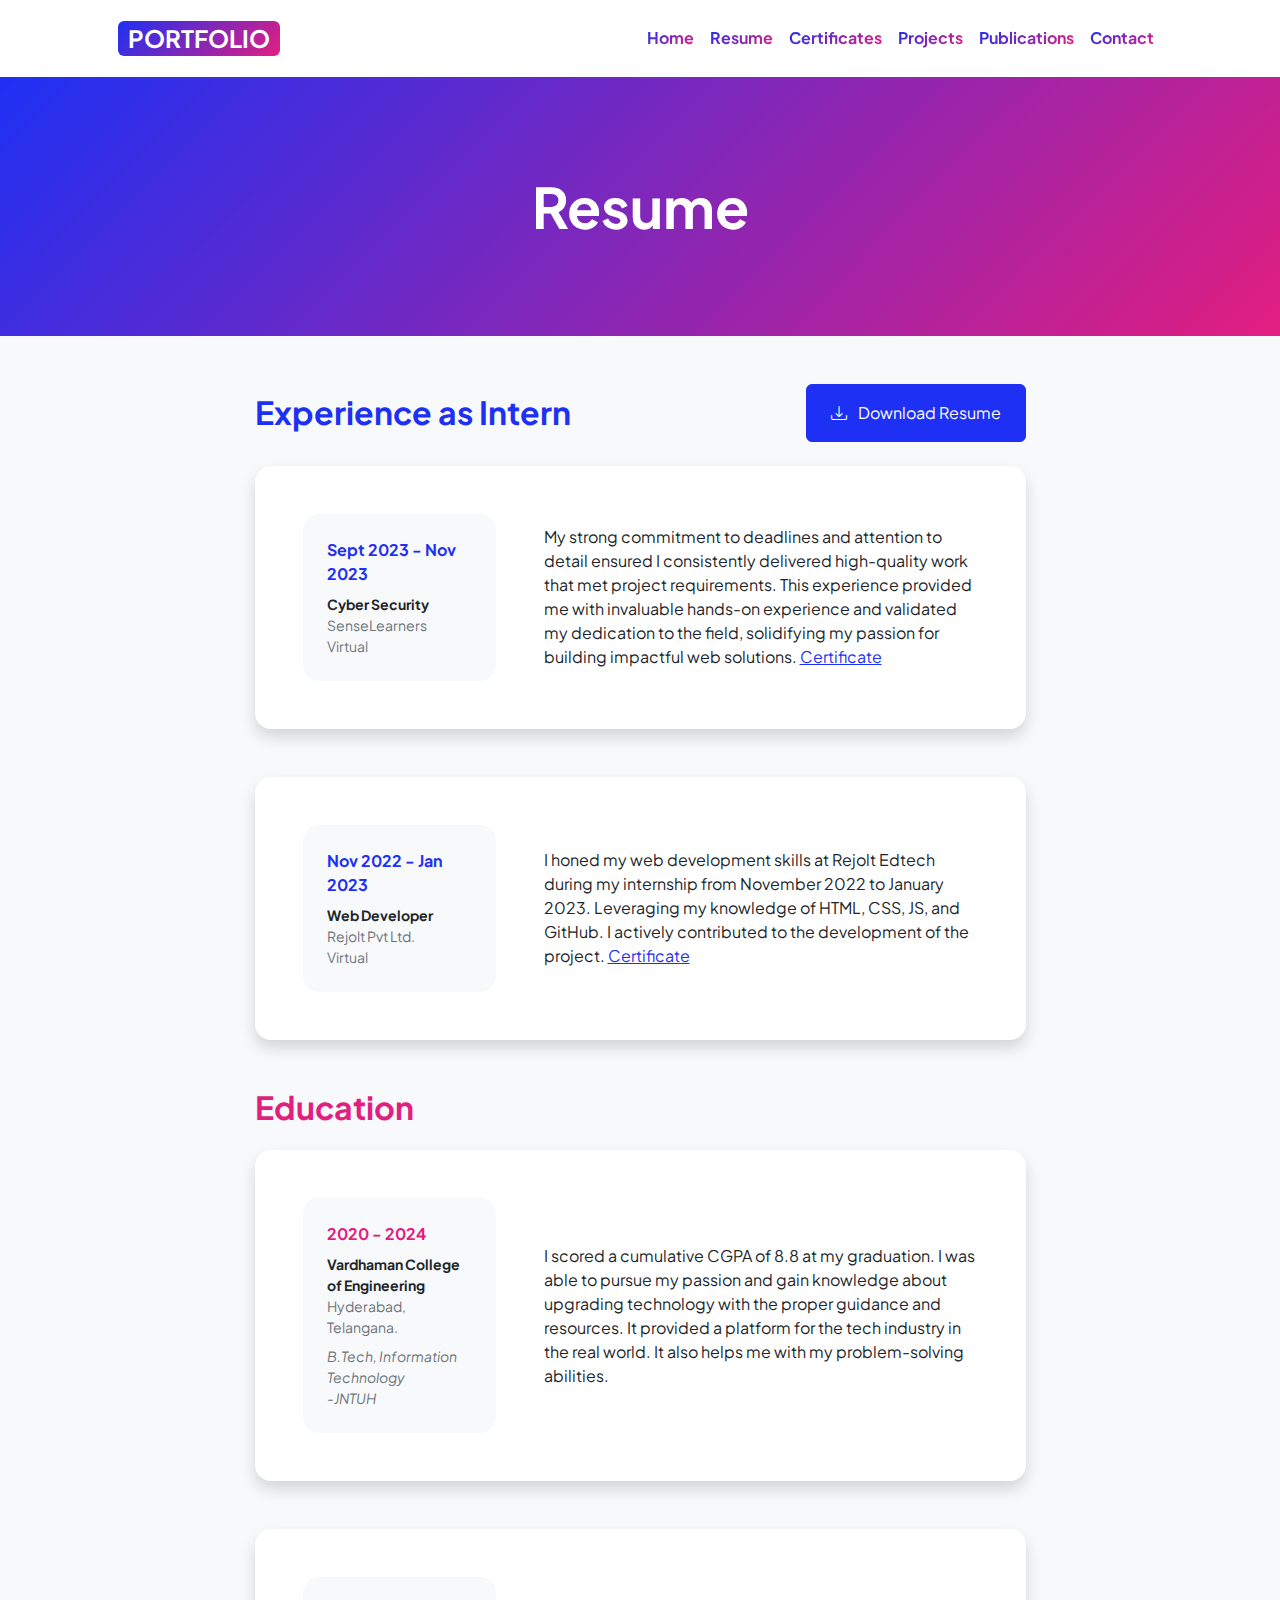
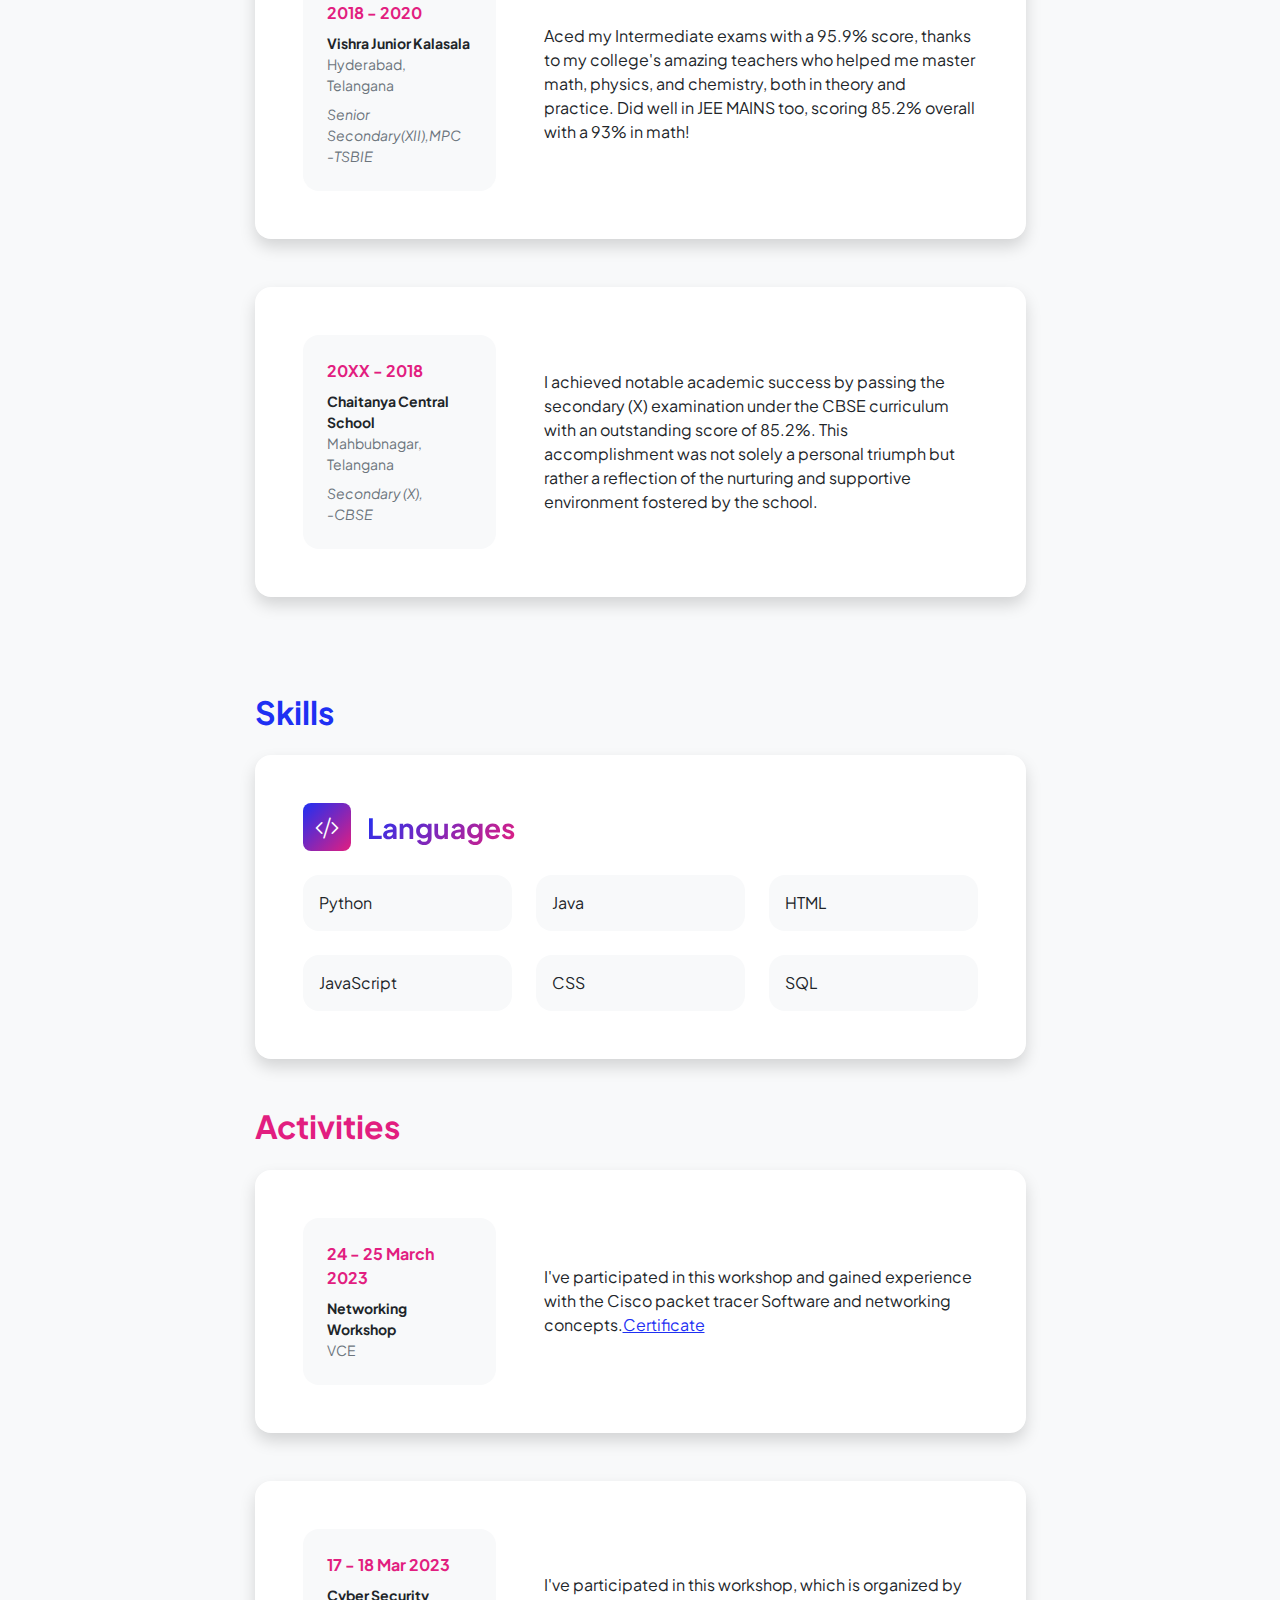
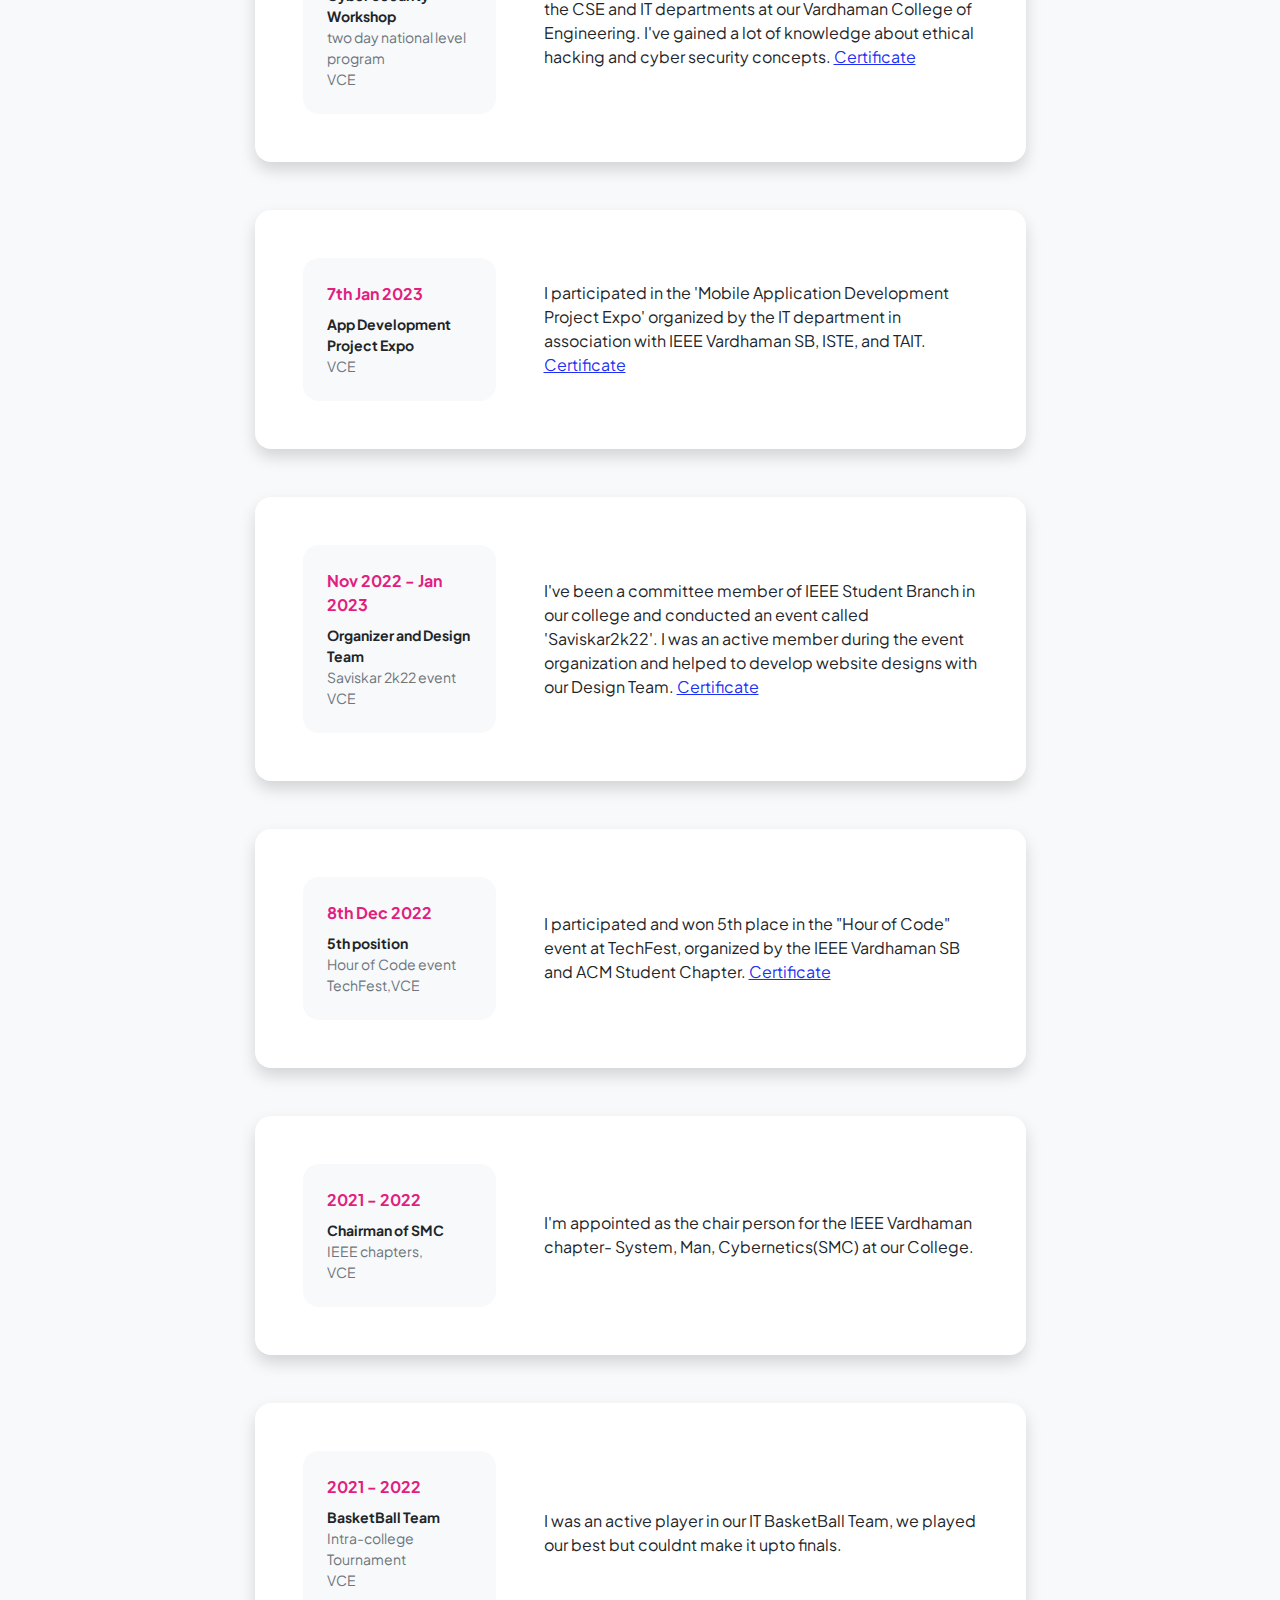
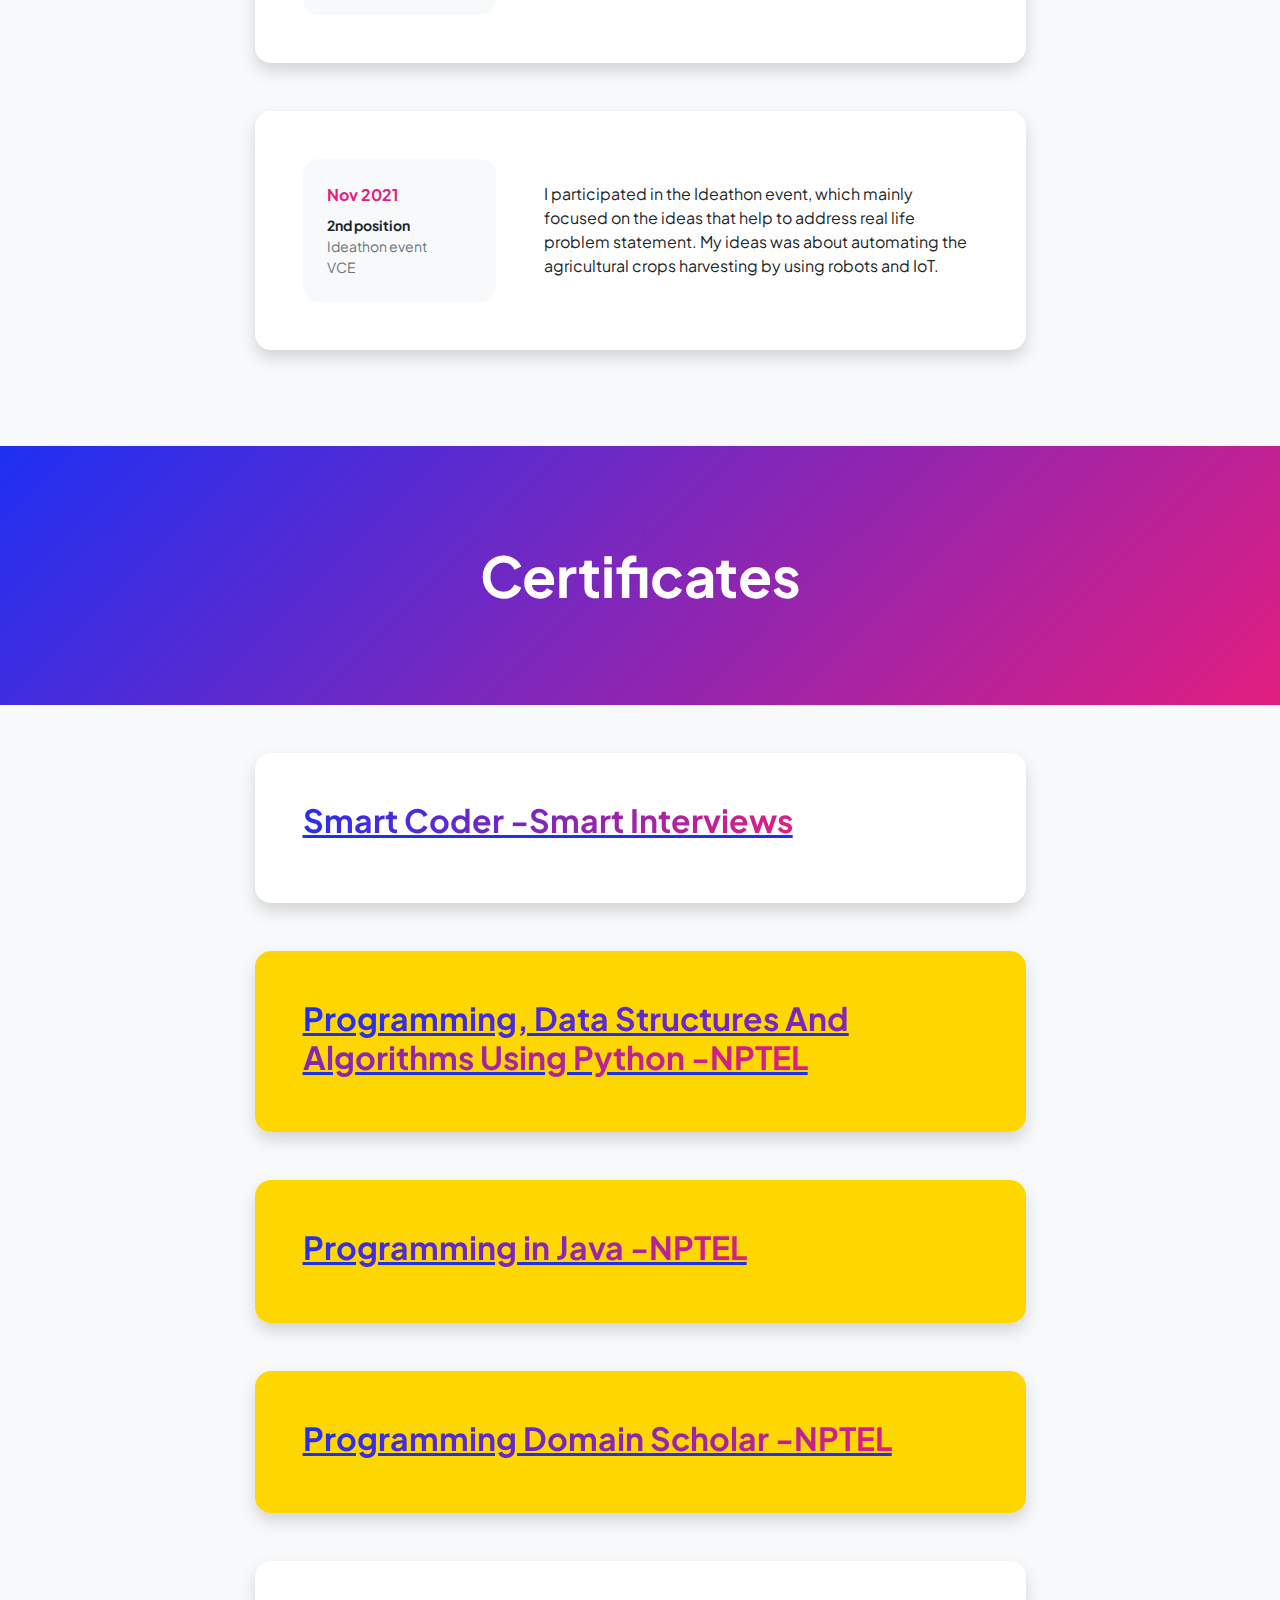
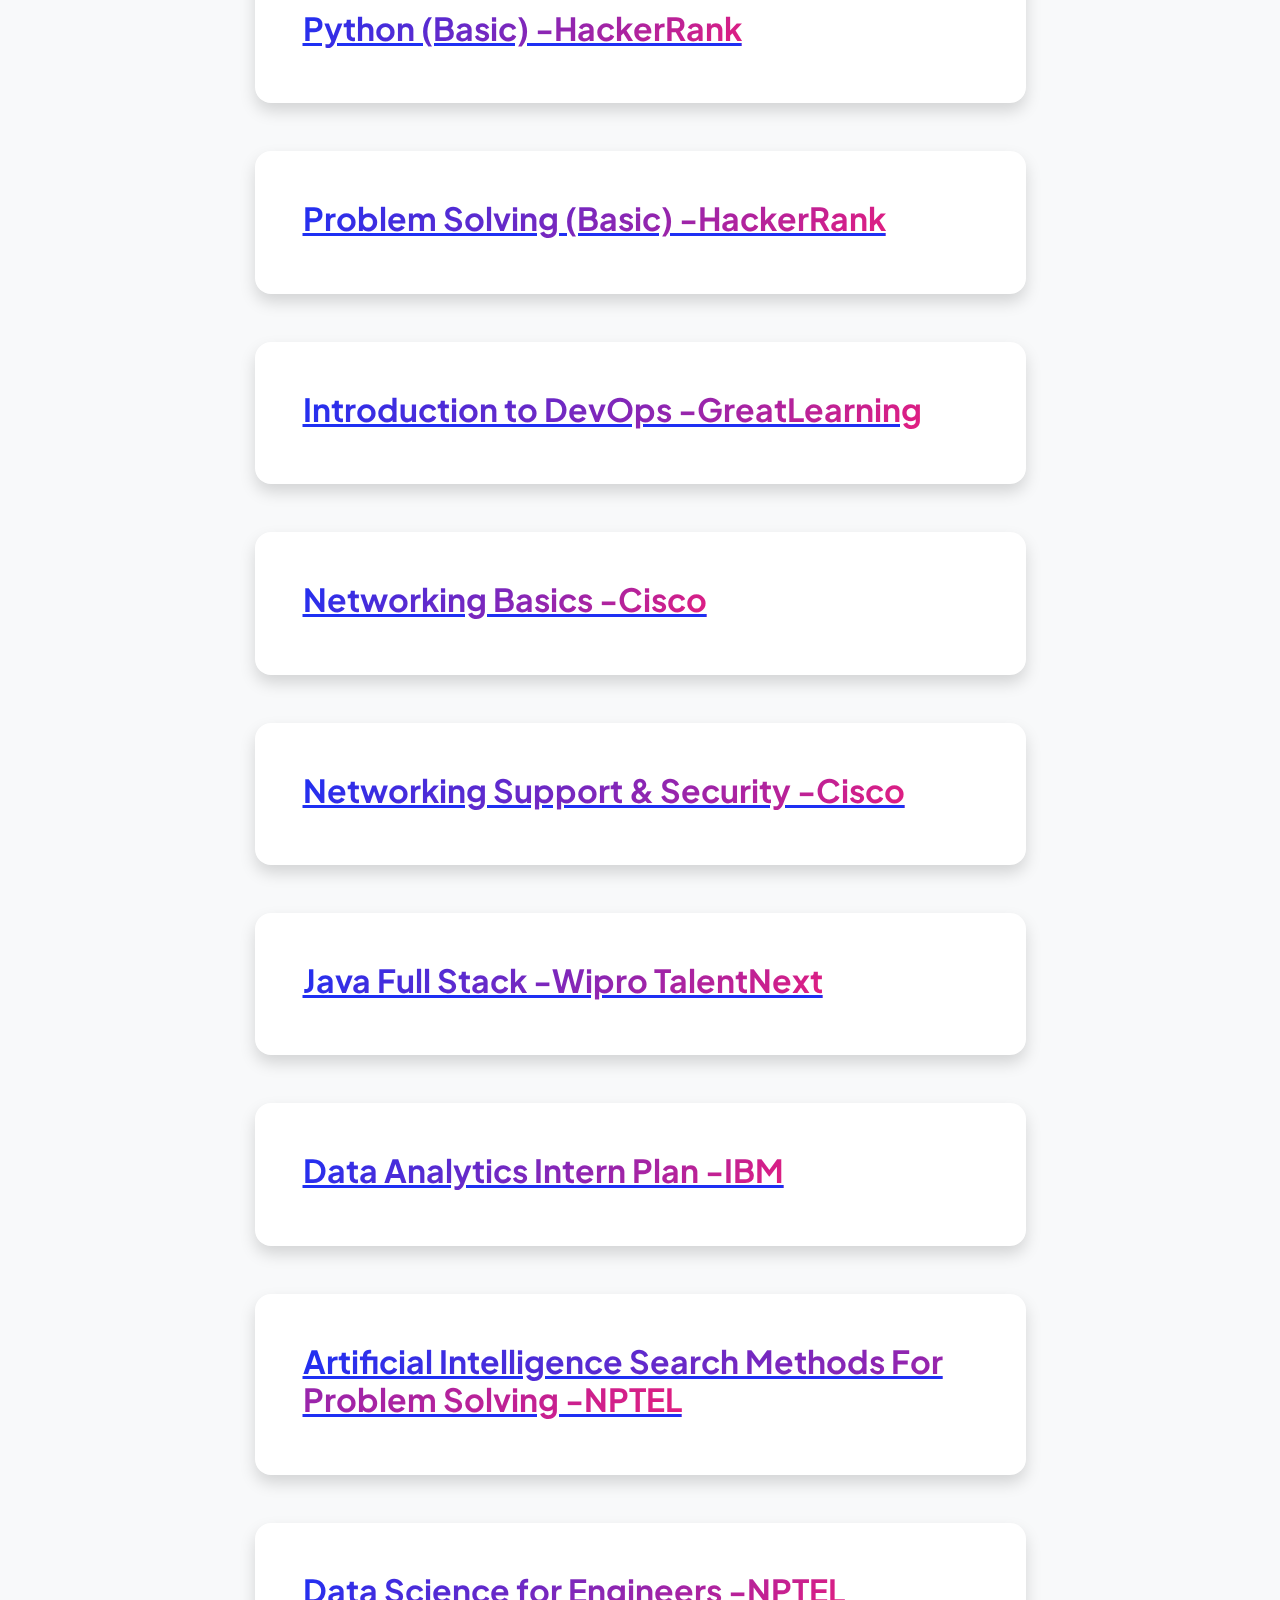
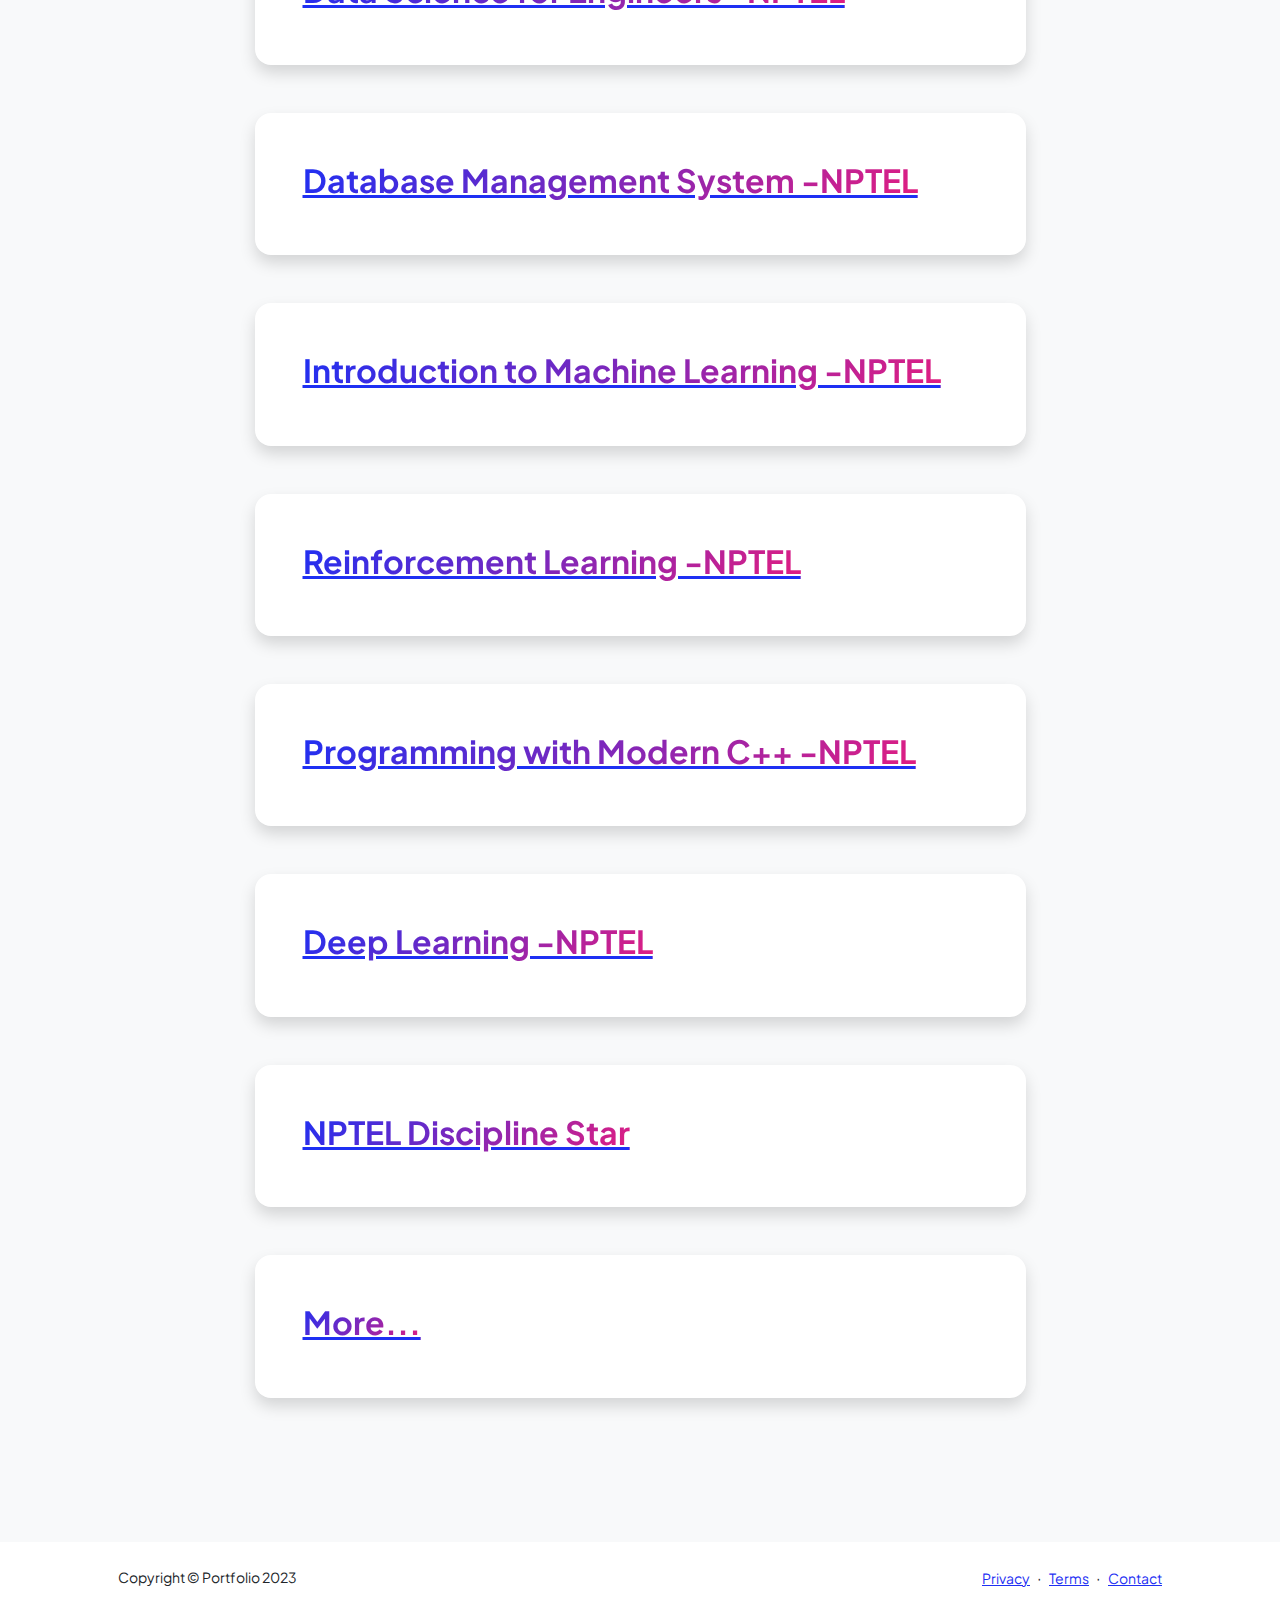
==== commit 0c38ceaf: "Update resume.html" ====
--- a/resume.html
+++ b/resume.html
@@ -171,11 +171,7 @@
                                         </div>
                                     </div>
                                     <div class="col-lg-8">
-                                        <div>I've achieved a score of 95.9% in my Intermediate (XII). My college's
-                                            supportive faculty fueled my knowledge of subjects like math, physics, and
-                                            chemistry, equipping me with not just subject theories but also practical
-                                            knowledge. I've also got an overall score of 85.2% in my JEE MAINS exam, in
-                                            which my math score was 93%.</div>
+                                        <div>Aced my Intermediate exams with a 95.9% score, thanks to my college's amazing teachers who helped me master math, physics, and chemistry, both in theory and practice. Did well in JEE MAINS too, scoring 85.2% overall with a 93% in math!</div>
                                     </div>
                                 </div>
                             </div>
@@ -889,4 +885,4 @@
     <script src="js/scripts.js"></script>
 </body>
 
-</html>+</html>
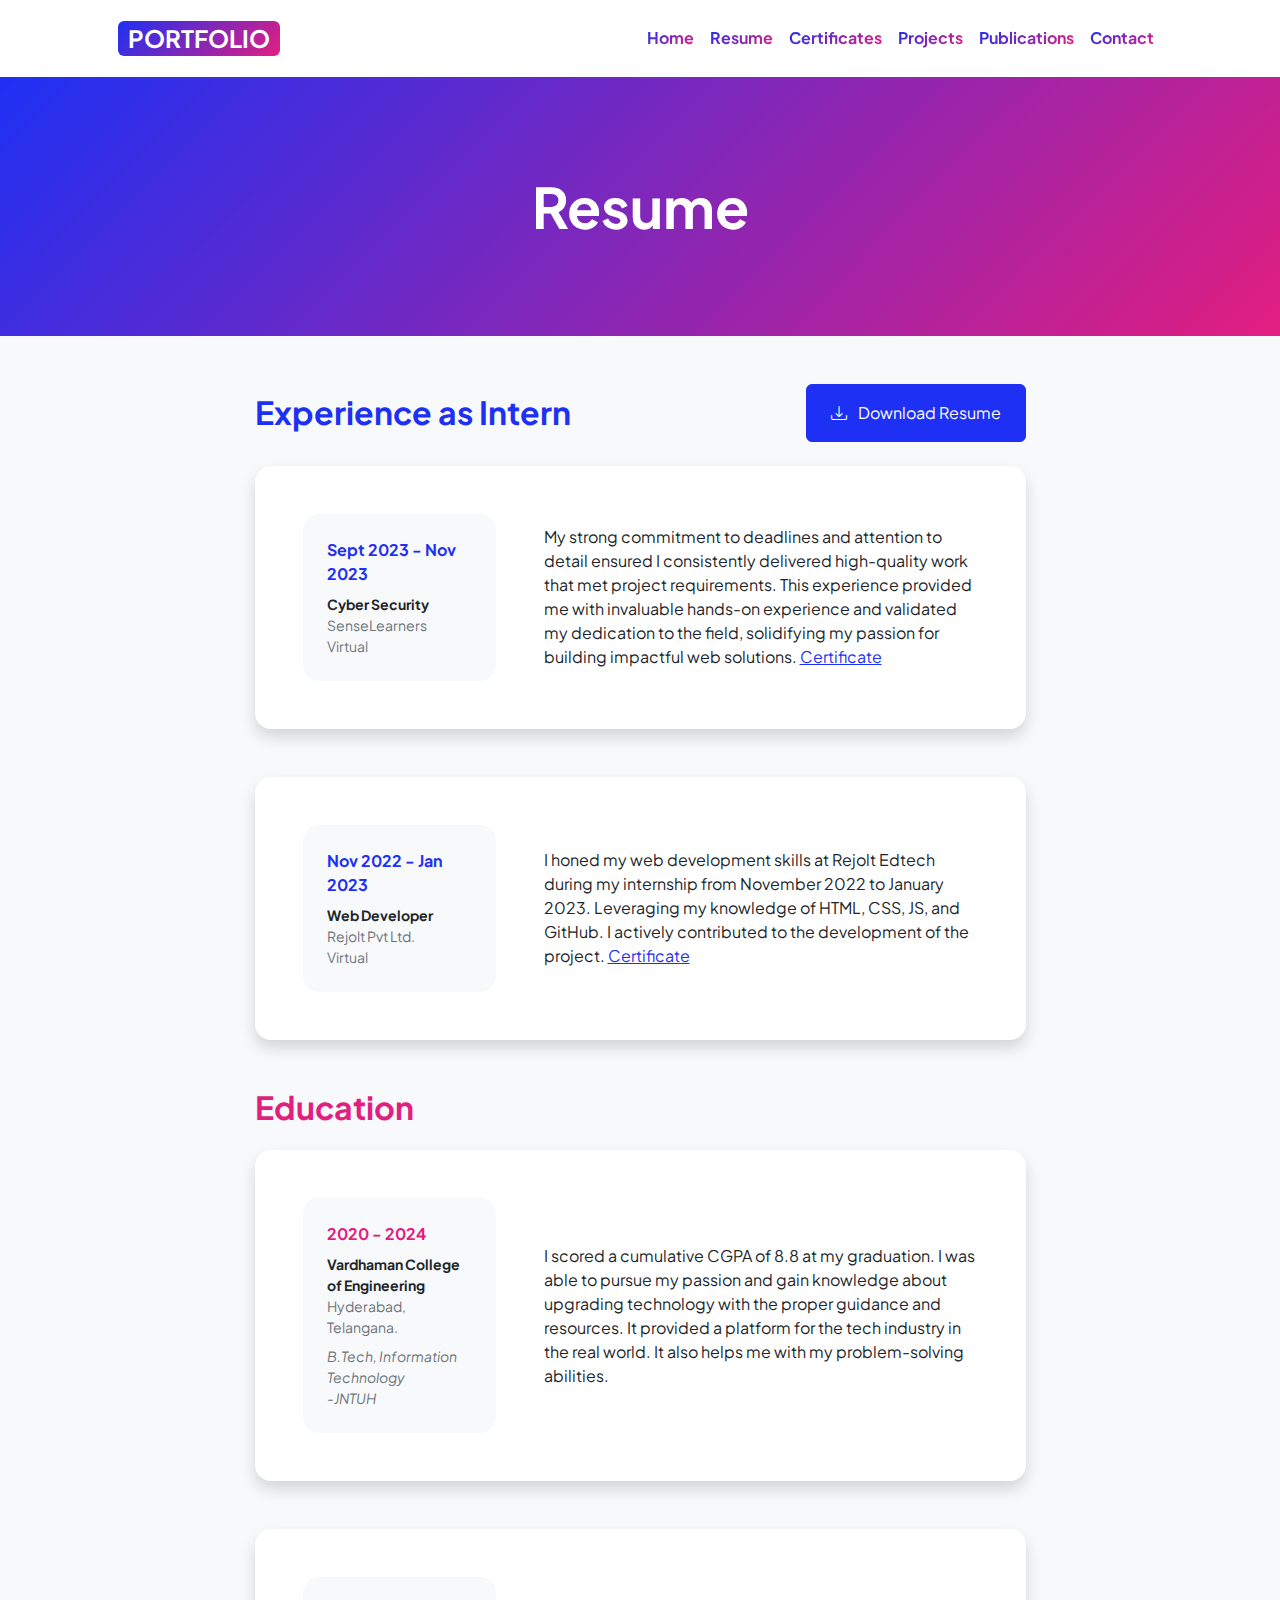
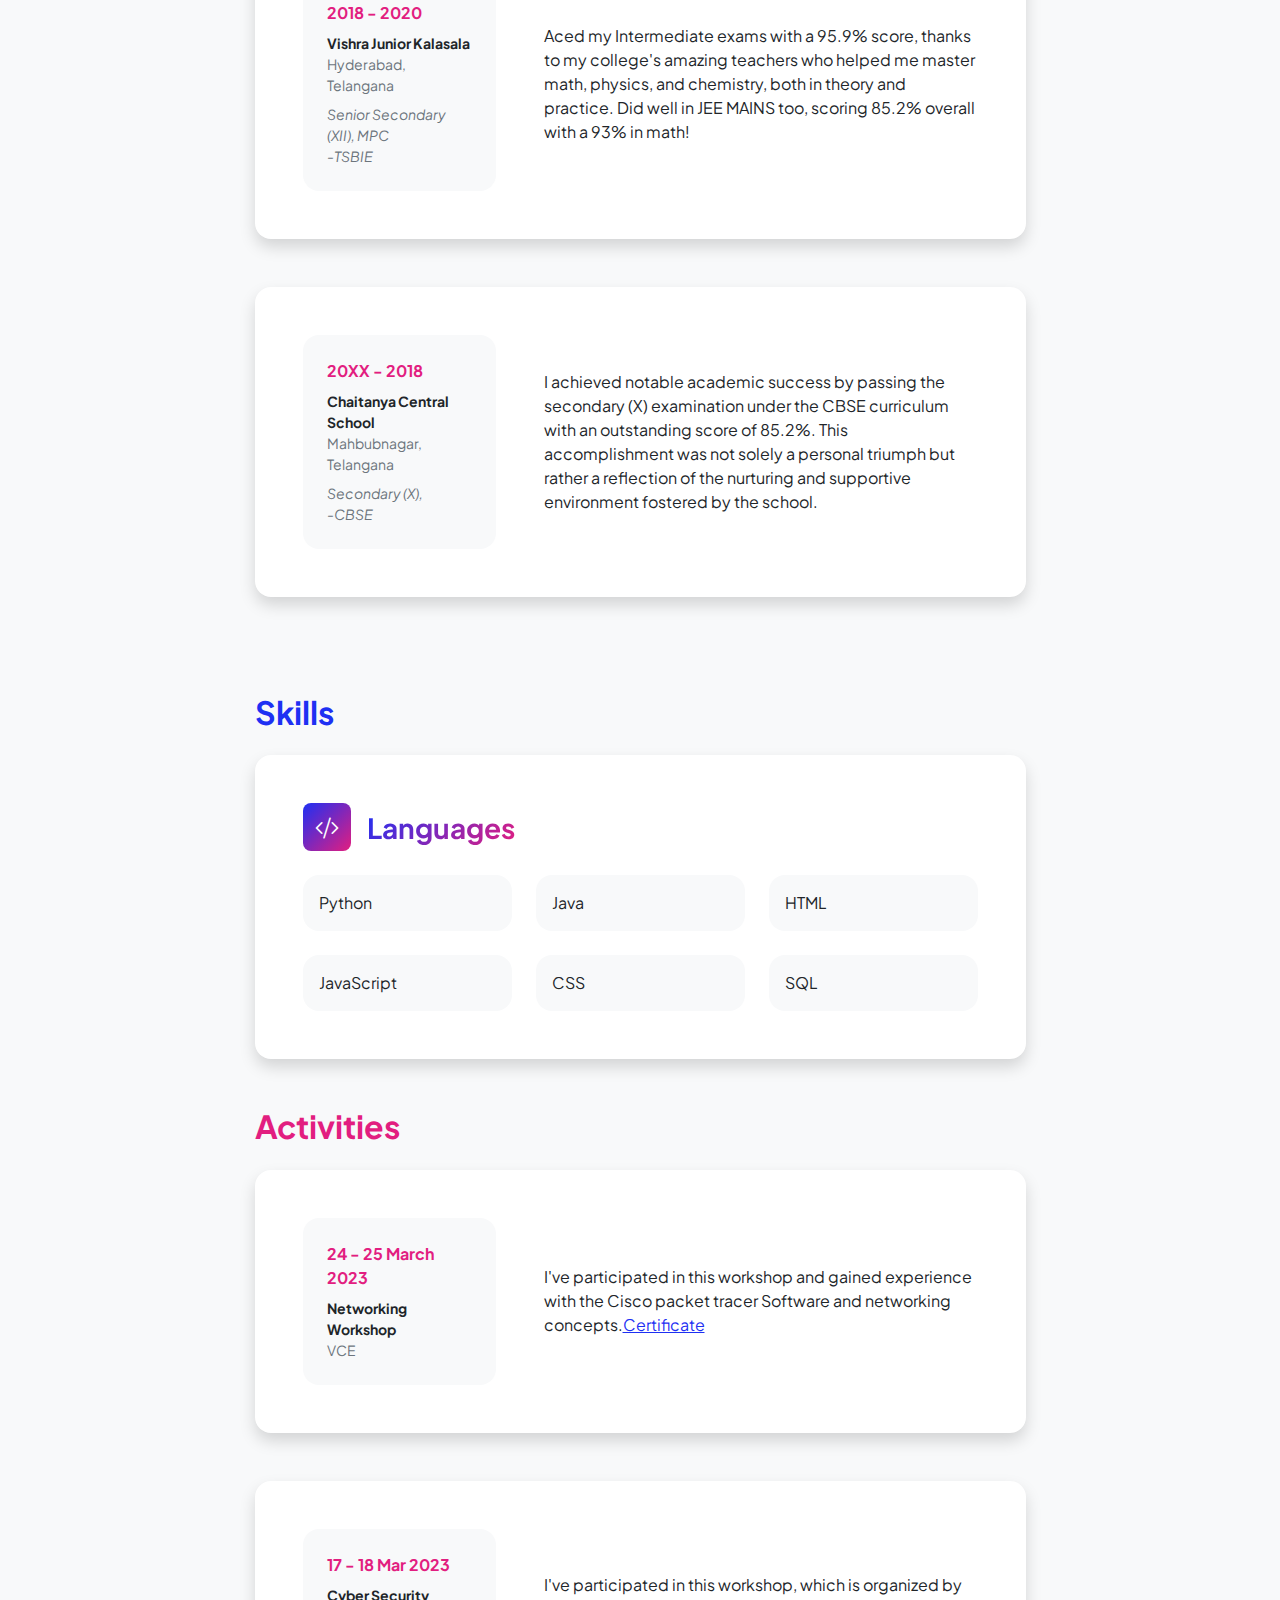
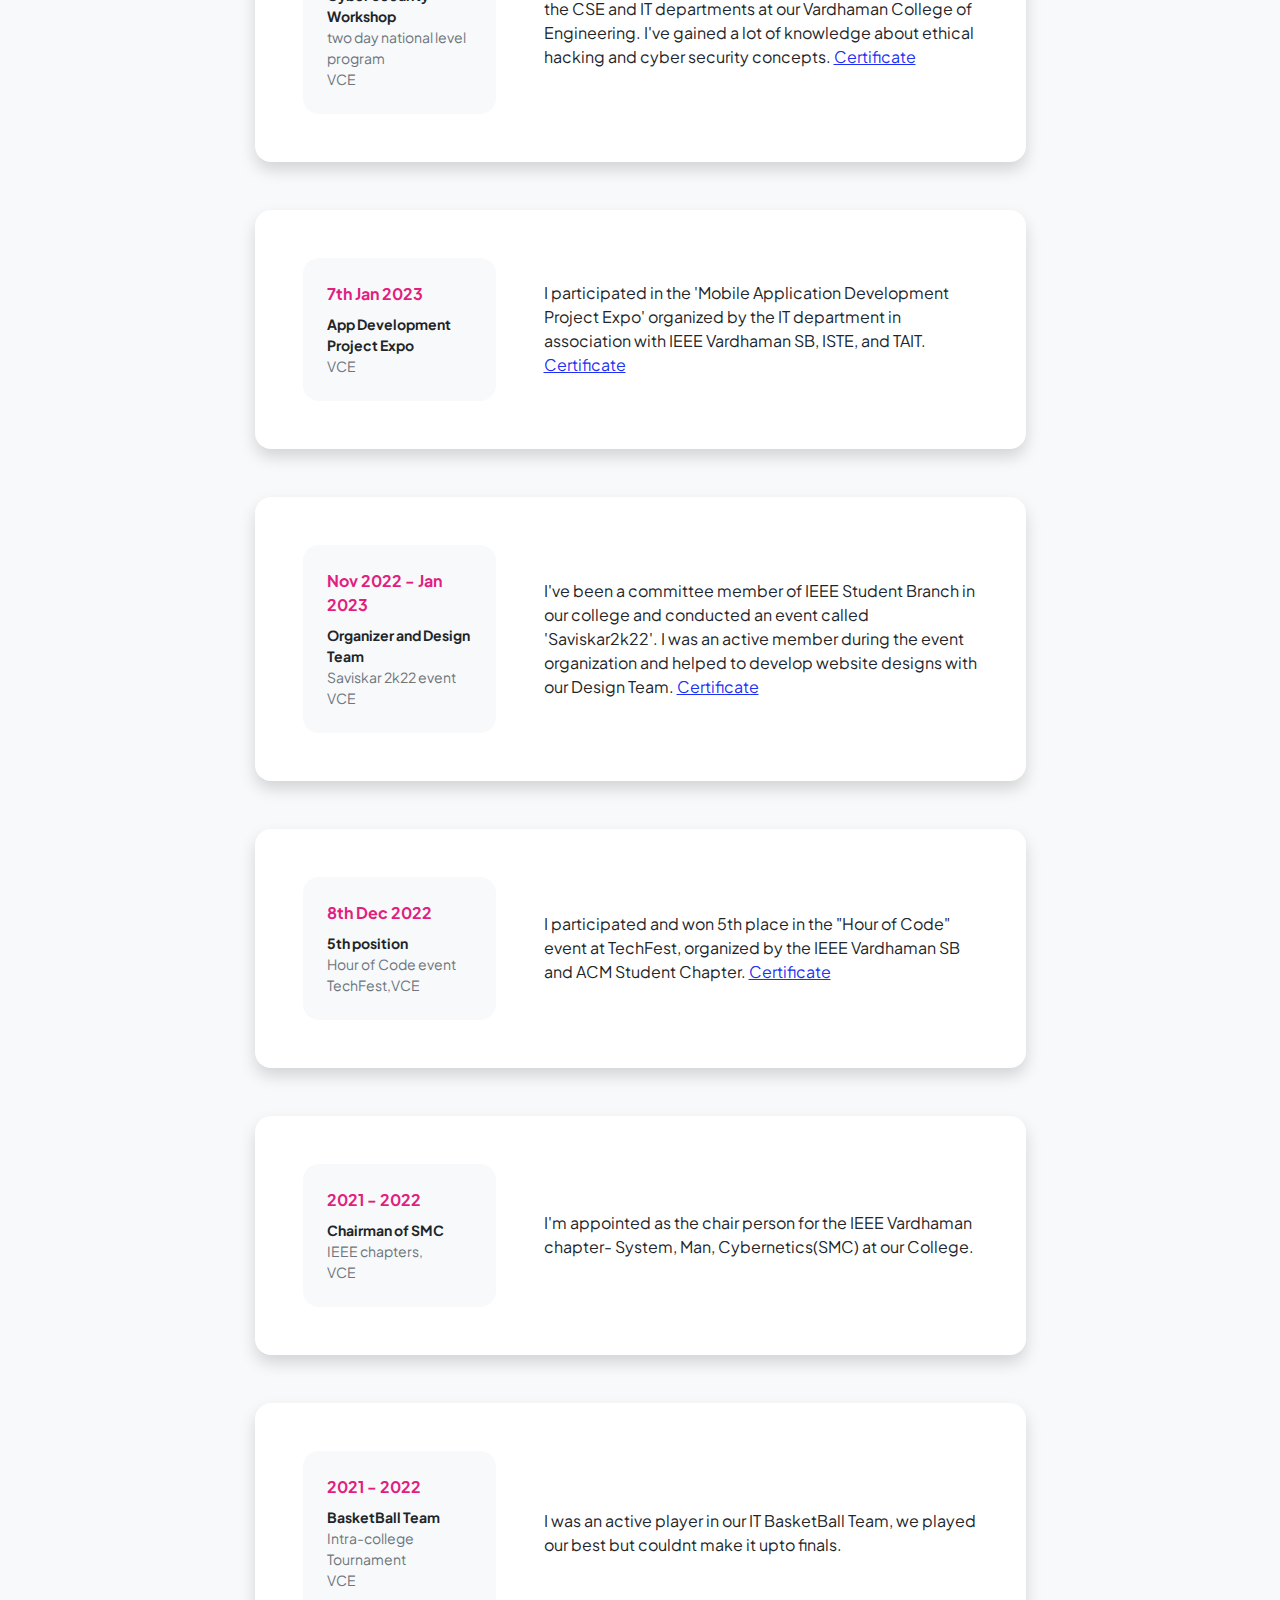
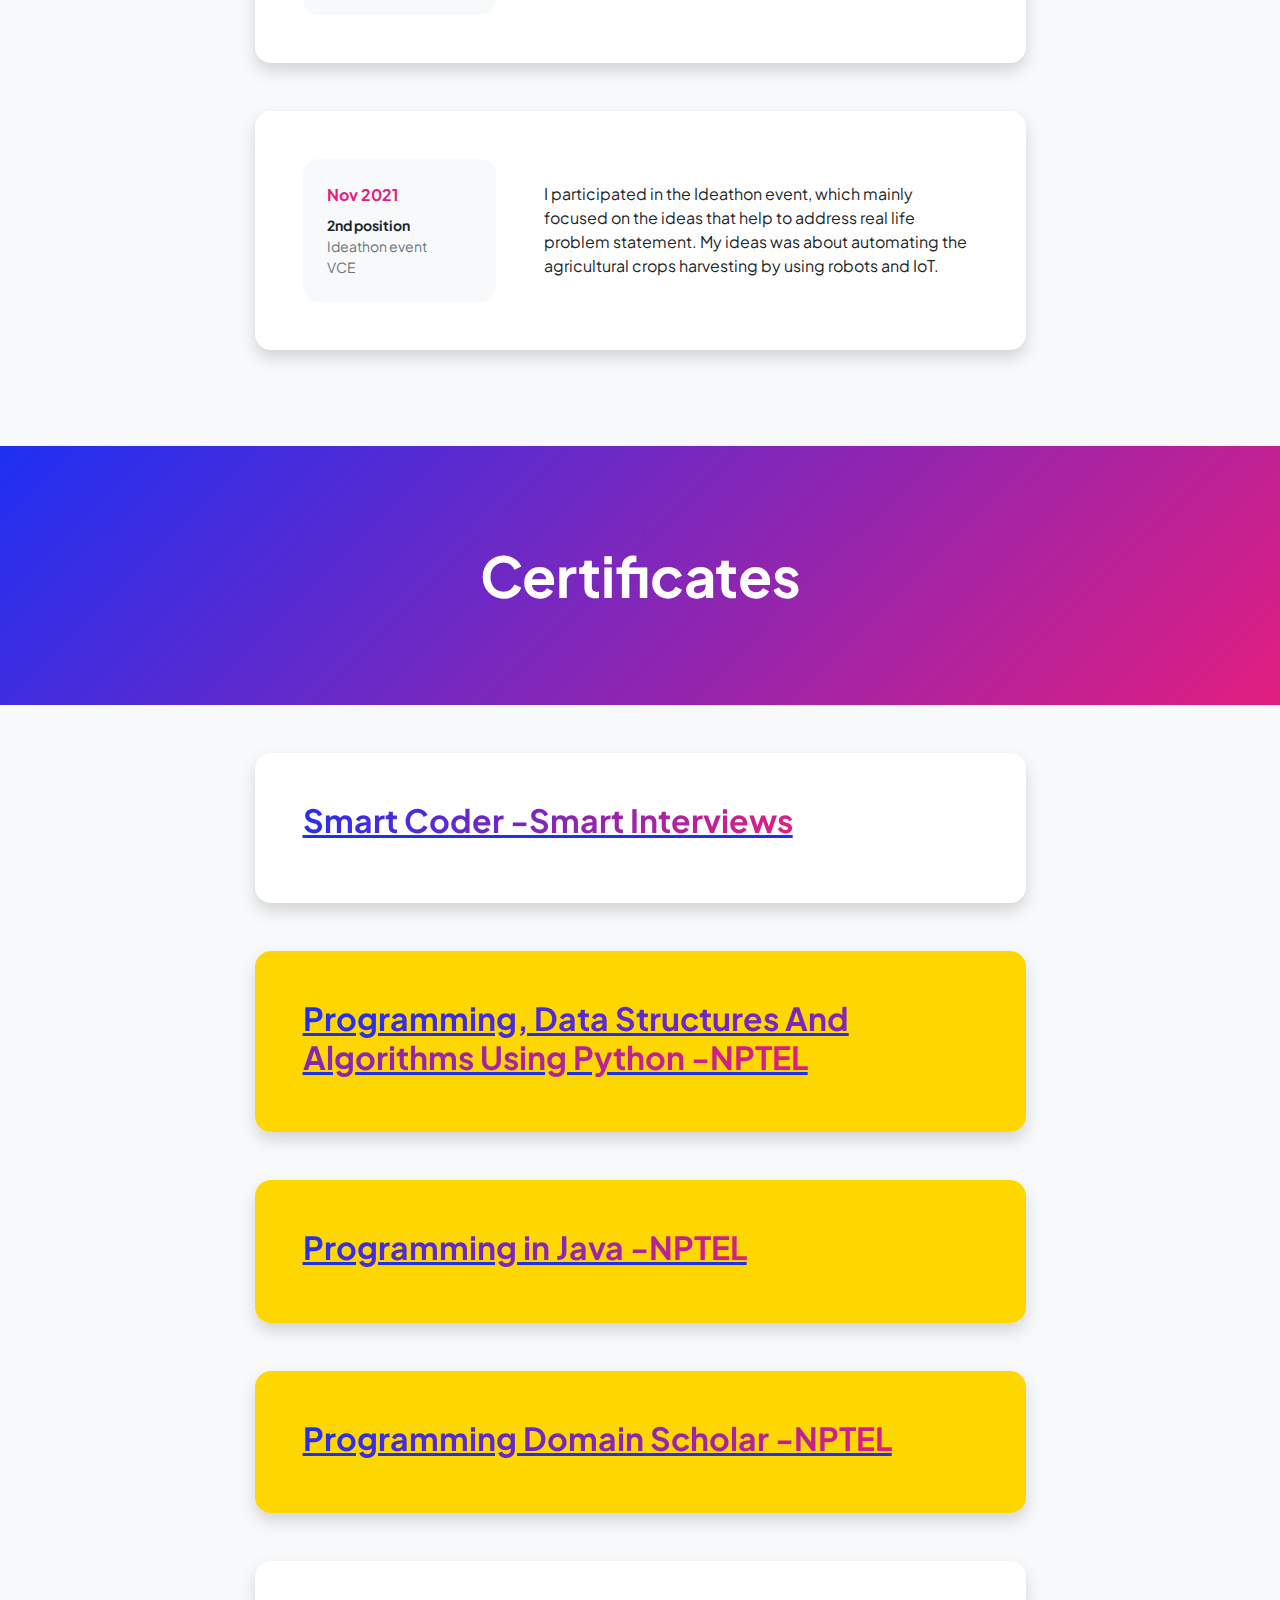
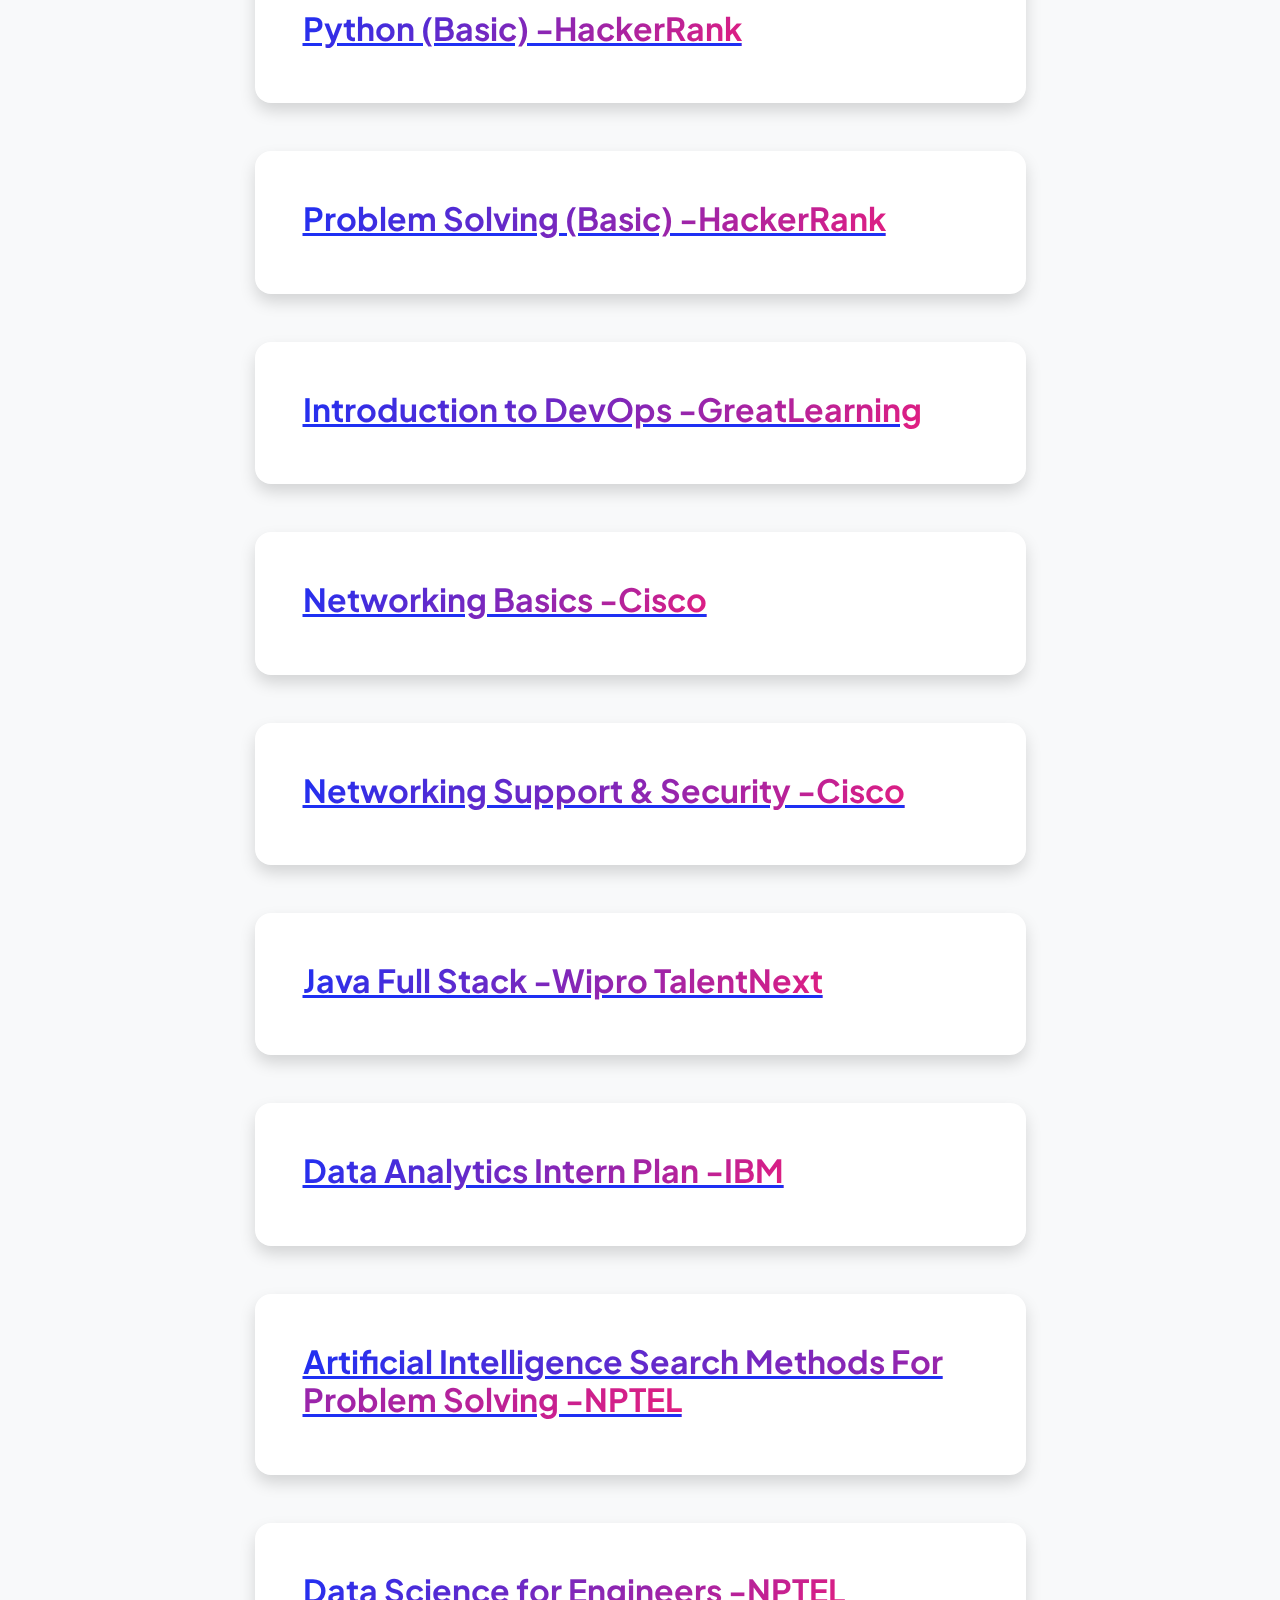
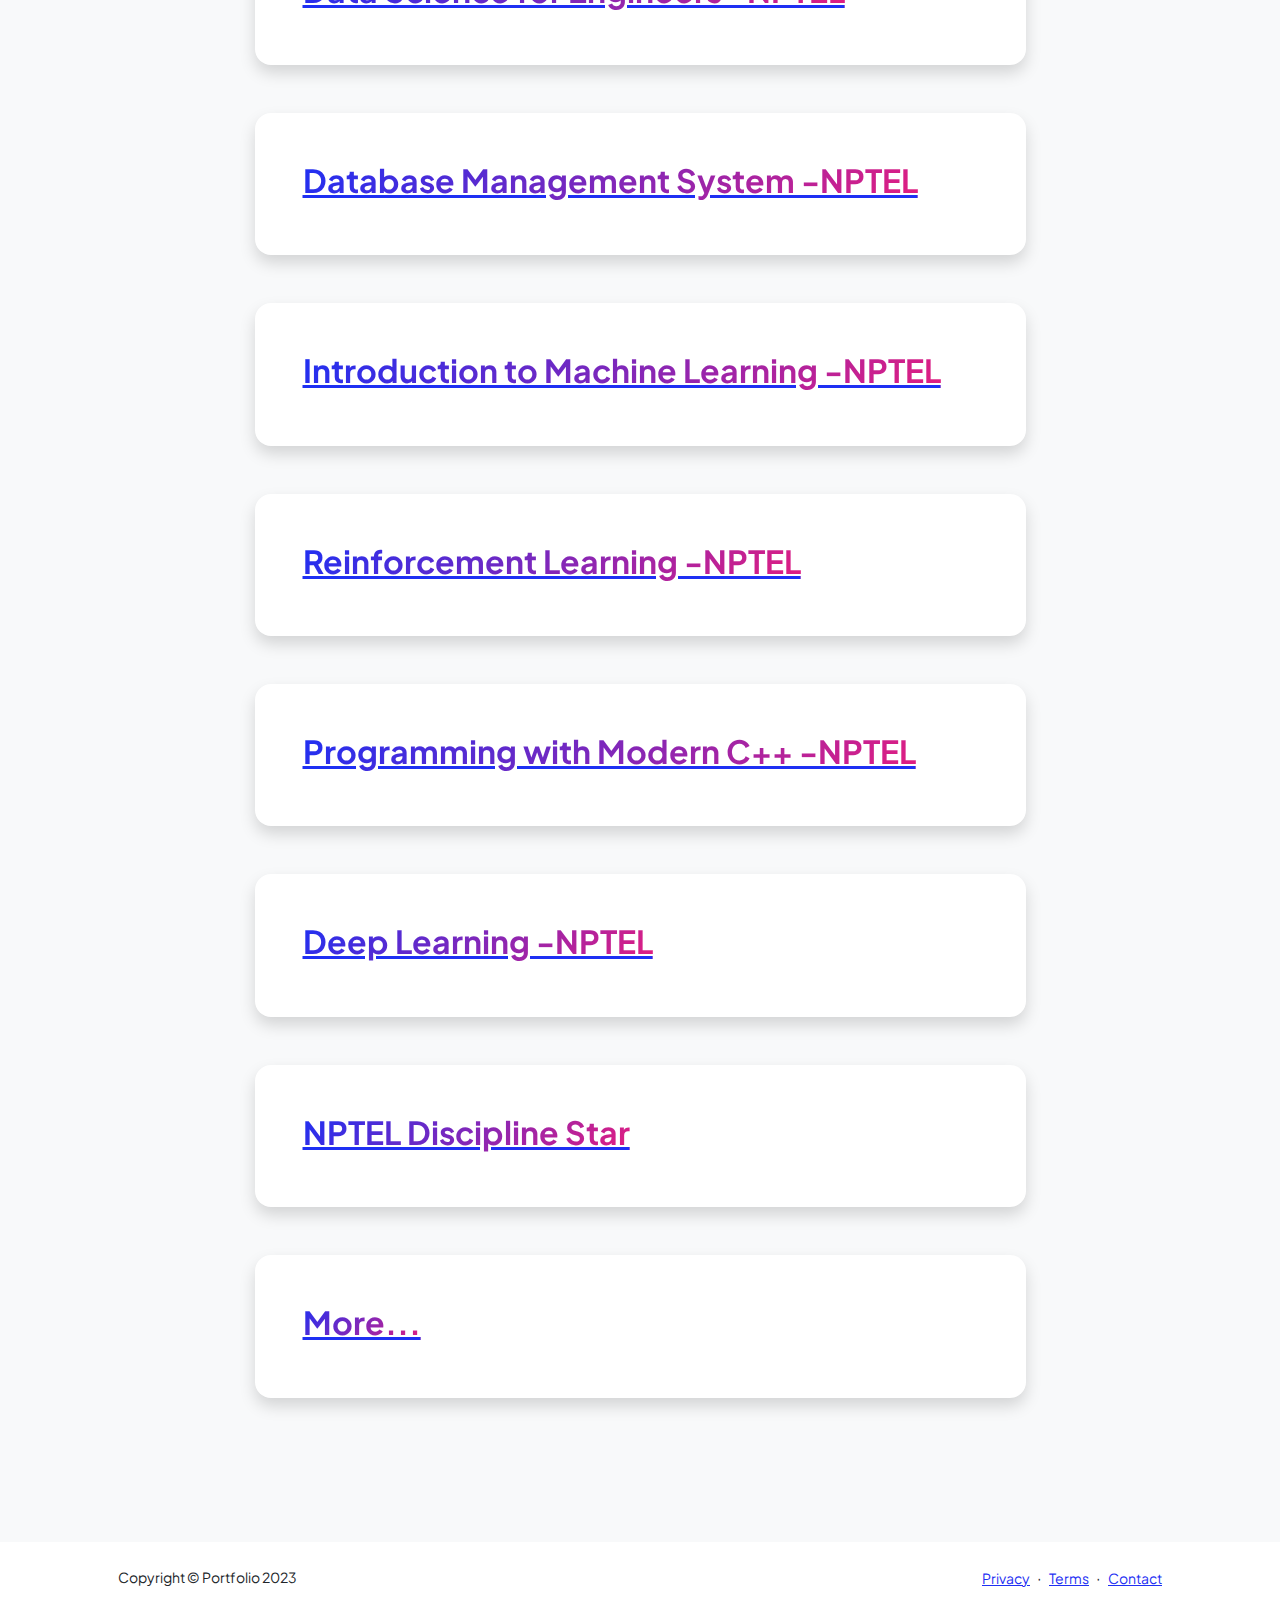
==== commit 44a409af: "Update resume.html" ====
--- a/resume.html
+++ b/resume.html
@@ -165,7 +165,7 @@
                                                 <div class="small text-muted">Hyderabad, Telangana</div>
                                             </div>
                                             <div class="fst-italic">
-                                                <div class="small text-muted">Senior Secondary(XII),MPC</div>
+                                                <div class="small text-muted">Senior Secondary (XII), MPC</div>
                                                 <div class="small text-muted">-TSBIE</div>
                                             </div>
                                         </div>
